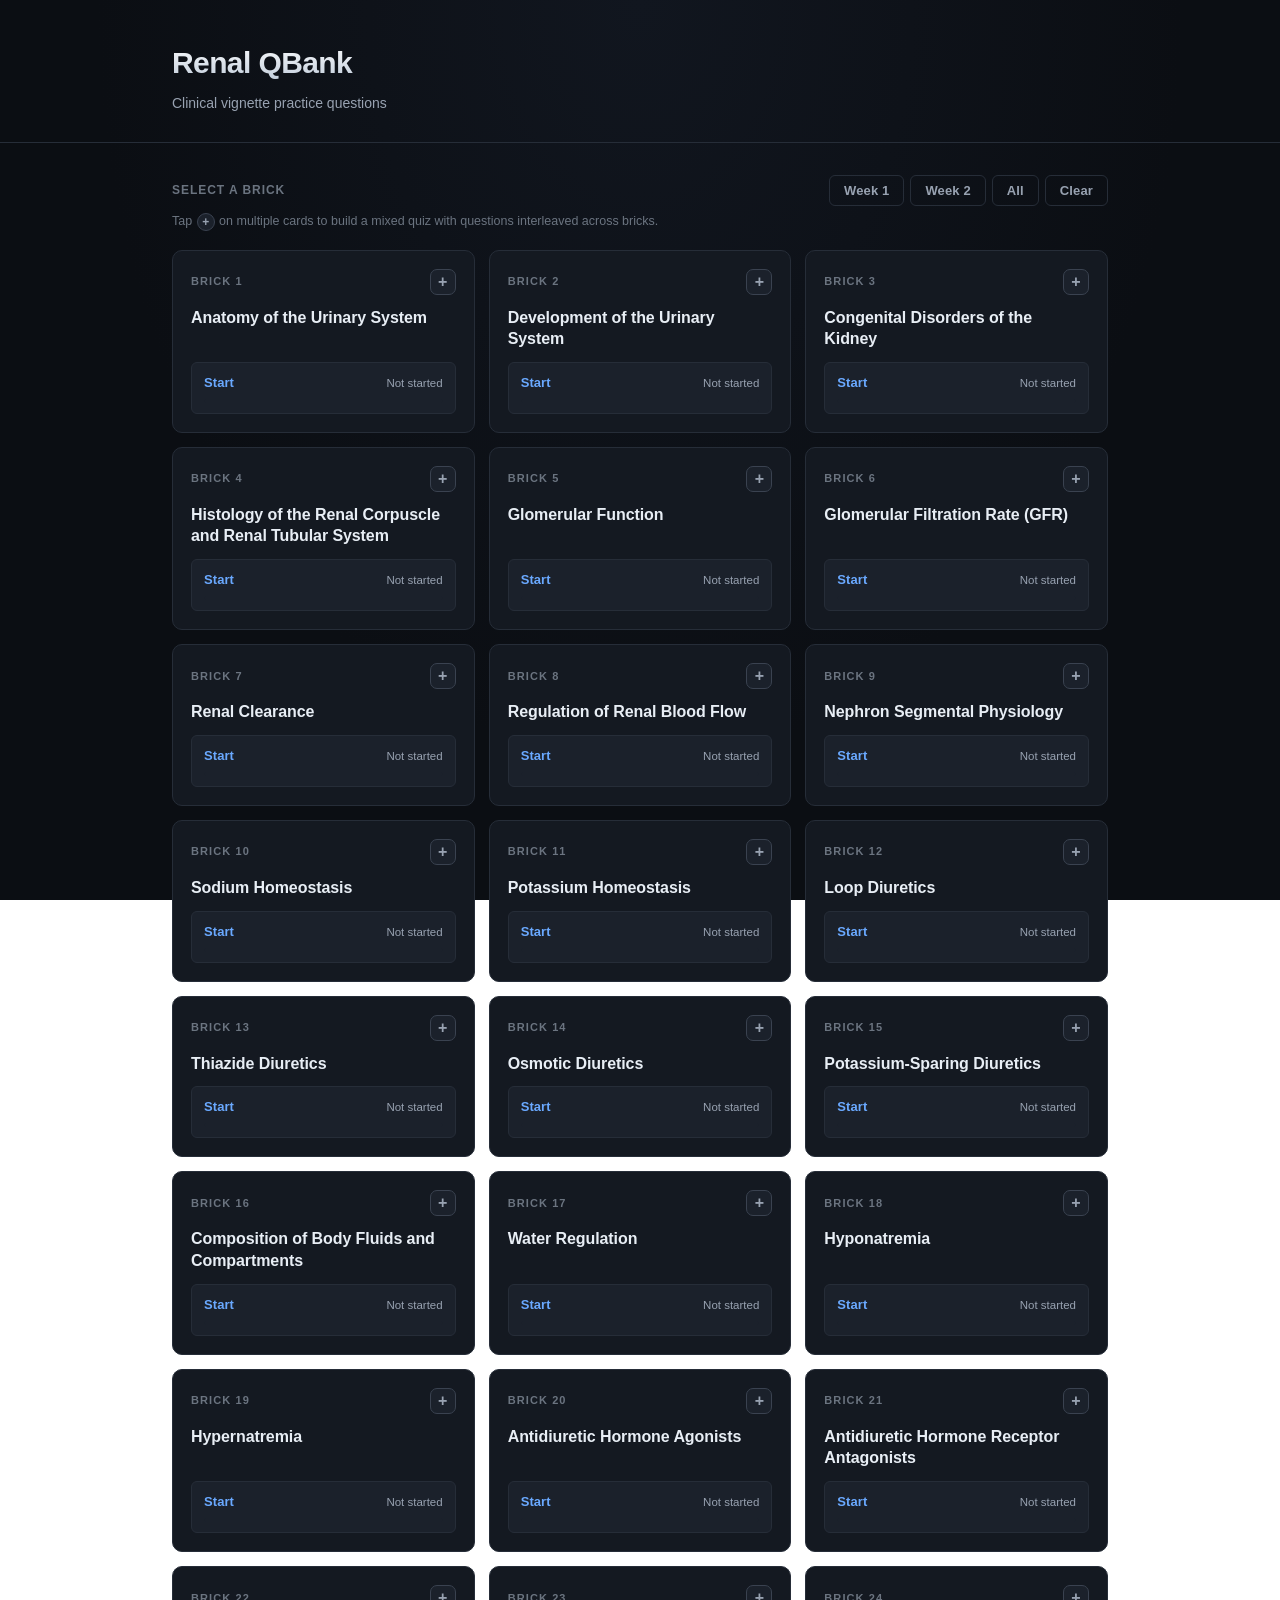
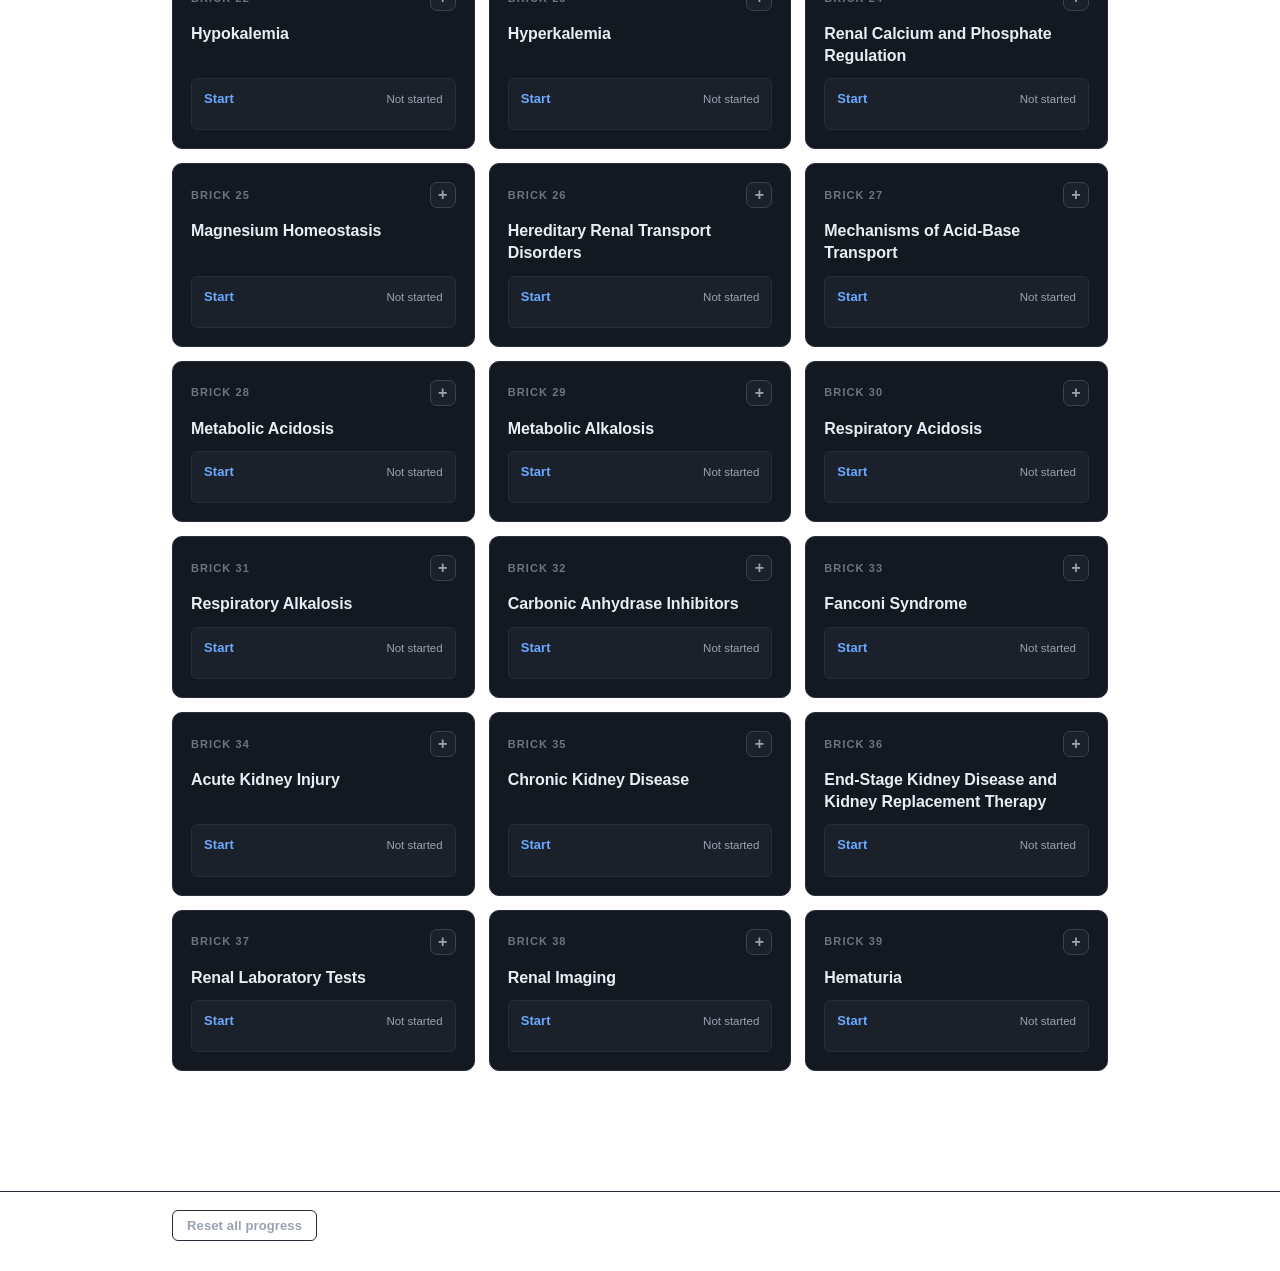
==== index.html @ 07ab6782 "Rework week 2 bricks (22-39) and add multi-brick mixed quiz mode Rewrote all 18 week-2 bricks (450 q" ====
<!DOCTYPE html>
<html lang="en">
<head>
  <meta charset="UTF-8" />
  <meta name="viewport" content="width=device-width, initial-scale=1.0" />
  <title>Renal QBank</title>
  <link rel="stylesheet" href="style.css" />
</head>
<body>
  <header class="site-header">
    <div class="container">
      <h1 class="site-title">Renal QBank</h1>
      <p class="site-subtitle">Clinical vignette practice questions</p>
    </div>
  </header>

  <main class="container">
    <section class="bricks-section">
      <div class="bricks-toolbar">
        <h2 class="section-title">Select a brick</h2>
        <div class="bricks-toolbar-actions">
          <button id="select-week-1" class="btn btn-ghost btn-small" type="button">Week 1</button>
          <button id="select-week-2" class="btn btn-ghost btn-small" type="button">Week 2</button>
          <button id="select-all" class="btn btn-ghost btn-small" type="button">All</button>
          <button id="select-clear" class="btn btn-ghost btn-small" type="button">Clear</button>
        </div>
      </div>
      <p class="bricks-hint">Tap <span class="bricks-hint-pill">+</span> on multiple cards to build a mixed quiz with questions interleaved across bricks.</p>
      <div id="brick-grid" class="brick-grid"></div>
    </section>
  </main>

  <div id="mix-bar" class="mix-bar" hidden>
    <div class="container mix-bar-row">
      <div class="mix-bar-info">
        <span id="mix-count" class="mix-bar-count">0</span>
        <span class="mix-bar-label">selected · <span id="mix-q-count">0</span> questions</span>
      </div>
      <div class="mix-bar-actions">
        <button id="mix-clear" class="btn btn-ghost btn-small" type="button">Clear</button>
        <button id="mix-start" class="btn btn-small" type="button">Start mixed quiz →</button>
      </div>
    </div>
  </div>

  <footer class="site-footer">
    <div class="container">
      <button id="reset-all" class="btn btn-ghost btn-small" type="button">Reset all progress</button>
    </div>
  </footer>

  <script src="app.js"></script>
  <script>renderHome();</script>
</body>
</html>
---- style.css ----
:root {
  --bg: #0b0e13;
  --bg-elev: #141921;
  --bg-elev-2: #1b212b;
  --bg-elev-3: #232a36;
  --border: #262d38;
  --border-strong: #3a4250;
  --text: #e8eef5;
  --text-muted: #98a2b1;
  --text-faint: #6b7480;
  --accent: #6aa9ff;
  --accent-hover: #8dbdff;
  --accent-soft: rgba(106, 169, 255, 0.14);
  --correct: #4ade80;
  --correct-bg: rgba(74, 222, 128, 0.10);
  --correct-border: rgba(74, 222, 128, 0.45);
  --incorrect: #f87171;
  --incorrect-bg: rgba(248, 113, 113, 0.10);
  --incorrect-border: rgba(248, 113, 113, 0.45);
  --shadow-sm: 0 1px 2px rgba(0, 0, 0, 0.3);
  --shadow-md: 0 4px 14px rgba(0, 0, 0, 0.35);
  --shadow-glow: 0 0 0 3px rgba(106, 169, 255, 0.18);
  --radius: 10px;
  --radius-sm: 6px;
  --ease: cubic-bezier(0.4, 0, 0.2, 1);
  --ease-out: cubic-bezier(0.16, 1, 0.3, 1);
  --t-fast: 0.15s;
  --t-med: 0.28s;
  --t-slow: 0.45s;
}

* { box-sizing: border-box; }

html, body {
  margin: 0;
  padding: 0;
  background: radial-gradient(ellipse at top, #11161f 0%, var(--bg) 60%) fixed;
  color: var(--text);
  font-family: -apple-system, BlinkMacSystemFont, "Inter", "Segoe UI", "Helvetica Neue", Helvetica, Arial, sans-serif;
  font-size: 16px;
  line-height: 1.55;
  -webkit-font-smoothing: antialiased;
  -moz-osx-font-smoothing: grayscale;
}

a { color: var(--accent); text-decoration: none; transition: color var(--t-fast) var(--ease); }
a:hover { color: var(--accent-hover); }

button { font-family: inherit; }

:focus-visible {
  outline: none;
  box-shadow: var(--shadow-glow);
  border-radius: var(--radius-sm);
}

.container {
  max-width: 980px;
  margin: 0 auto;
  padding: 0 22px;
}

/* ============ Home ============ */
.site-header {
  border-bottom: 1px solid var(--border);
  padding: 40px 0 28px;
}
.site-title {
  margin: 0;
  font-size: 30px;
  font-weight: 650;
  letter-spacing: -0.02em;
  background: linear-gradient(180deg, #fff 0%, #b9c6d6 100%);
  -webkit-background-clip: text;
  background-clip: text;
  -webkit-text-fill-color: transparent;
}
.site-subtitle {
  margin: 6px 0 0;
  color: var(--text-muted);
  font-size: 14px;
}

.bricks-section { padding: 32px 0 120px; }
.section-title {
  font-size: 12px;
  font-weight: 600;
  letter-spacing: 0.08em;
  text-transform: uppercase;
  color: var(--text-faint);
  margin: 0;
}
.bricks-toolbar {
  display: flex;
  justify-content: space-between;
  align-items: center;
  gap: 12px;
  flex-wrap: wrap;
  margin-bottom: 6px;
}
.bricks-toolbar-actions {
  display: flex;
  gap: 6px;
  flex-wrap: wrap;
}
.bricks-hint {
  margin: 0 0 18px;
  font-size: 12.5px;
  color: var(--text-faint);
}
.bricks-hint-pill {
  display: inline-flex;
  align-items: center;
  justify-content: center;
  width: 18px;
  height: 18px;
  border-radius: 50%;
  background: var(--bg-elev-2);
  border: 1px solid var(--border-strong);
  font-weight: 600;
  font-size: 12px;
  color: var(--text-muted);
  vertical-align: middle;
  margin: 0 1px;
}

.brick-grid {
  display: grid;
  grid-template-columns: repeat(auto-fill, minmax(270px, 1fr));
  gap: 14px;
}

.brick-card {
  display: flex;
  flex-direction: column;
  gap: 12px;
  padding: 18px;
  background: var(--bg-elev);
  border: 1px solid var(--border);
  border-radius: var(--radius);
  text-decoration: none;
  color: inherit;
  transition: border-color var(--t-med) var(--ease),
              transform var(--t-med) var(--ease-out),
              box-shadow var(--t-med) var(--ease),
              background var(--t-med) var(--ease);
  min-height: 124px;
  animation: cardEnter 0.5s var(--ease-out) backwards;
}
.brick-card:nth-child(1)  { animation-delay: 0.02s; }
.brick-card:nth-child(2)  { animation-delay: 0.04s; }
.brick-card:nth-child(3)  { animation-delay: 0.06s; }
.brick-card:nth-child(4)  { animation-delay: 0.08s; }
.brick-card:nth-child(5)  { animation-delay: 0.10s; }
.brick-card:nth-child(6)  { animation-delay: 0.12s; }
.brick-card:nth-child(7)  { animation-delay: 0.14s; }
.brick-card:nth-child(8)  { animation-delay: 0.16s; }
.brick-card:nth-child(9)  { animation-delay: 0.18s; }
.brick-card:nth-child(10) { animation-delay: 0.20s; }
.brick-card:nth-child(n+11) { animation-delay: 0.22s; }

@keyframes cardEnter {
  from { opacity: 0; transform: translateY(8px); }
  to   { opacity: 1; transform: translateY(0); }
}

.brick-card:hover {
  border-color: var(--border-strong);
}
.brick-card.disabled {
  opacity: 0.45;
  pointer-events: none;
}
.brick-card-top {
  display: flex;
  justify-content: space-between;
  align-items: center;
  gap: 8px;
}

/* Mix-select checkbox in card */
.mix-select {
  flex: 0 0 auto;
  width: 26px;
  height: 26px;
  border-radius: 7px;
  border: 1px solid var(--border-strong);
  background: var(--bg-elev-2);
  color: var(--text-muted);
  cursor: pointer;
  display: inline-flex;
  align-items: center;
  justify-content: center;
  font-size: 16px;
  font-weight: 700;
  line-height: 1;
  padding: 0;
  font-family: inherit;
  transition:
    border-color var(--t-fast) var(--ease),
    background var(--t-fast) var(--ease),
    color var(--t-fast) var(--ease),
    transform var(--t-fast) var(--ease);
}
.mix-select:hover {
  border-color: var(--accent);
  color: var(--accent);
  transform: scale(1.05);
}
.mix-select.selected {
  background: var(--accent);
  color: #0a0d13;
  border-color: var(--accent);
}
.brick-card.mix-selected {
  border-color: var(--accent);
  box-shadow: 0 0 0 1px var(--accent), var(--shadow-sm);
}

/* Sticky mix bar */
.mix-bar {
  position: fixed;
  left: 0;
  right: 0;
  bottom: 0;
  background: rgba(11, 14, 19, 0.92);
  backdrop-filter: blur(12px);
  -webkit-backdrop-filter: blur(12px);
  border-top: 1px solid var(--border-strong);
  z-index: 20;
  animation: mixBarIn 0.3s var(--ease-out);
}
@keyframes mixBarIn {
  from { transform: translateY(100%); opacity: 0; }
  to   { transform: translateY(0); opacity: 1; }
}
.mix-bar-row {
  display: flex;
  justify-content: space-between;
  align-items: center;
  gap: 12px;
  padding: 14px 22px;
  flex-wrap: wrap;
}
.mix-bar-info {
  display: flex;
  align-items: baseline;
  gap: 8px;
}
.mix-bar-count {
  font-size: 22px;
  font-weight: 700;
  color: var(--accent);
  font-variant-numeric: tabular-nums;
}
.mix-bar-label {
  font-size: 13px;
  color: var(--text-muted);
}
.mix-bar-actions {
  display: flex;
  gap: 8px;
}
.brick-number {
  font-size: 11px;
  color: var(--text-faint);
  font-weight: 700;
  letter-spacing: 0.1em;
  text-transform: uppercase;
}
.brick-status {
  font-size: 12px;
  color: var(--text-muted);
}
.brick-status.completed { color: var(--correct); font-weight: 600; }

.brick-title {
  font-size: 16px;
  font-weight: 600;
  margin: 0;
  line-height: 1.35;
  letter-spacing: -0.005em;
}

.brick-progress {
  margin-top: auto;
  display: flex;
  flex-direction: column;
  gap: 7px;
}
.progress-row {
  display: flex;
  justify-content: space-between;
  font-size: 12px;
  color: var(--text-muted);
  font-variant-numeric: tabular-nums;
}
.progress-bar {
  position: relative;
  width: 100%;
  height: 4px;
  background: var(--bg-elev-2);
  border-radius: 999px;
  overflow: hidden;
}
.progress-bar-fill {
  position: absolute;
  left: 0; top: 0; bottom: 0;
  background: linear-gradient(90deg, var(--accent), #8ab8ff);
  border-radius: inherit;
  transition: width var(--t-slow) var(--ease-out);
}

.site-footer {
  border-top: 1px solid var(--border);
  padding: 18px 0 30px;
}

/* ============ Quiz ============ */
.quiz-header {
  border-bottom: 1px solid var(--border);
  background: rgba(11, 14, 19, 0.85);
  backdrop-filter: blur(10px);
  -webkit-backdrop-filter: blur(10px);
  position: sticky;
  top: 0;
  z-index: 10;
}
.quiz-header-row {
  display: flex;
  justify-content: space-between;
  align-items: center;
  gap: 16px;
  padding: 16px 22px;
}
.quiz-header-left {
  display: flex;
  align-items: center;
  gap: 18px;
  min-width: 0;
}
.back-link {
  font-size: 13px;
  color: var(--text-muted);
  white-space: nowrap;
  display: inline-flex;
  align-items: center;
  gap: 4px;
  transition: color var(--t-fast) var(--ease), transform var(--t-fast) var(--ease);
}
.back-link:hover { color: var(--accent); transform: translateX(-1px); }

.quiz-brick-title {
  font-size: 16px;
  font-weight: 600;
  white-space: nowrap;
  overflow: hidden;
  text-overflow: ellipsis;
  letter-spacing: -0.005em;
}
.quiz-counter {
  font-size: 12px;
  color: var(--text-muted);
  font-variant-numeric: tabular-nums;
}
.score-badge {
  display: flex;
  flex-direction: column;
  align-items: flex-end;
  gap: 2px;
  padding: 9px 16px;
  background: var(--bg-elev);
  border: 1px solid var(--border);
  border-radius: var(--radius);
  min-width: 96px;
  transition: border-color var(--t-fast) var(--ease), transform var(--t-fast) var(--ease);
}
.score-badge.pulse { animation: scorePulse 0.55s var(--ease-out); }
@keyframes scorePulse {
  0%   { transform: scale(1); }
  35%  { transform: scale(1.045); border-color: var(--accent); }
  100% { transform: scale(1); }
}
.score-label {
  font-size: 10px;
  letter-spacing: 0.1em;
  text-transform: uppercase;
  color: var(--text-faint);
  font-weight: 600;
}
.score-fraction {
  font-size: 14px;
  font-weight: 600;
  font-variant-numeric: tabular-nums;
}
.score-percent {
  font-size: 12px;
  color: var(--text-muted);
  font-variant-numeric: tabular-nums;
}

.quiz-main {
  padding: 32px 22px 60px;
  max-width: 840px;
}

#question-area {
  animation: areaEnter 0.4s var(--ease-out) both;
}
#question-area.no-anim { animation: none; }

@keyframes areaEnter {
  from { opacity: 0; transform: translateY(6px); }
  to   { opacity: 1; transform: translateY(0); }
}

.question-stem {
  font-size: 17px;
  line-height: 1.7;
  margin: 0 0 22px;
  letter-spacing: -0.003em;
}

.choices { display: flex; flex-direction: column; gap: 10px; }

.choice {
  display: flex;
  gap: 14px;
  align-items: flex-start;
  padding: 14px 16px;
  background: var(--bg-elev);
  border: 1px solid var(--border);
  border-radius: var(--radius);
  cursor: pointer;
  transition:
    border-color var(--t-med) var(--ease),
    background var(--t-med) var(--ease),
    transform var(--t-fast) var(--ease),
    box-shadow var(--t-med) var(--ease);
  font-size: 15px;
  line-height: 1.55;
  text-align: left;
  width: 100%;
  color: inherit;
  font-family: inherit;
}
.choice:hover:not(:disabled):not(.locked) {
  border-color: var(--border-strong);
  background: var(--bg-elev-2);
  transform: translateY(-1px);
  box-shadow: var(--shadow-sm);
}
.choice:active:not(:disabled):not(.locked) { transform: translateY(0); }
.choice:disabled, .choice.locked { cursor: default; }

.choice-letter {
  flex: 0 0 auto;
  width: 24px;
  height: 24px;
  border-radius: 50%;
  border: 1px solid var(--border-strong);
  display: inline-flex;
  align-items: center;
  justify-content: center;
  font-size: 12px;
  font-weight: 600;
  color: var(--text-muted);
  transition: border-color var(--t-med) var(--ease),
              color var(--t-med) var(--ease),
              background var(--t-med) var(--ease);
}
.choice-body { flex: 1 1 auto; min-width: 0; }
.choice-text { display: block; }

/* Animated explanation reveal: grid-template-rows trick for auto-height */
.choice-explanation {
  display: grid;
  grid-template-rows: 0fr;
  margin-top: 0;
  padding-top: 0;
  border-top: 0 solid var(--border);
  opacity: 0;
  transition:
    grid-template-rows var(--t-slow) var(--ease-out),
    margin-top var(--t-slow) var(--ease-out),
    padding-top var(--t-slow) var(--ease-out),
    border-top-width var(--t-slow) var(--ease-out),
    opacity var(--t-med) var(--ease);
}
.choice-explanation-inner {
  overflow: hidden;
  min-height: 0;
  font-size: 13.5px;
  color: var(--text-muted);
  line-height: 1.6;
}
.choice.locked .choice-explanation {
  grid-template-rows: 1fr;
  margin-top: 10px;
  padding-top: 10px;
  border-top-width: 1px;
  opacity: 1;
  transition-delay: 0.05s;
}

/* No-anim: instantly apply locked state when navigating to an already-answered question */
.no-anim, .no-anim * {
  transition: none !important;
  animation: none !important;
}

.choice.locked.correct {
  border-color: var(--correct-border);
  background: var(--correct-bg);
}
.choice.locked.correct .choice-letter {
  border-color: var(--correct);
  color: var(--correct);
  background: rgba(74, 222, 128, 0.08);
}
.choice.locked.incorrect.selected {
  border-color: var(--incorrect-border);
  background: var(--incorrect-bg);
}
.choice.locked.incorrect.selected .choice-letter {
  border-color: var(--incorrect);
  color: var(--incorrect);
  background: rgba(248, 113, 113, 0.08);
}

.feedback-row {
  margin-top: 22px;
  display: flex;
  justify-content: space-between;
  align-items: center;
  gap: 12px;
  flex-wrap: wrap;
  animation: feedbackEnter 0.35s var(--ease-out) 0.1s backwards;
}
@keyframes feedbackEnter {
  from { opacity: 0; transform: translateY(6px); }
  to   { opacity: 1; transform: translateY(0); }
}
.feedback-text {
  font-size: 14px;
  font-weight: 600;
  letter-spacing: 0.01em;
}
.feedback-text.correct { color: var(--correct); }
.feedback-text.incorrect { color: var(--incorrect); }

.source-tag {
  display: inline-flex;
  align-items: center;
  gap: 6px;
  padding: 5px 10px;
  background: var(--bg-elev-2);
  border: 1px solid var(--border);
  border-radius: 999px;
  font-size: 11.5px;
  color: var(--text-muted);
  letter-spacing: 0.01em;
}
.source-tag-brick {
  font-weight: 700;
  color: var(--text);
  letter-spacing: 0.04em;
}

.btn {
  display: inline-flex;
  align-items: center;
  justify-content: center;
  padding: 10px 20px;
  border-radius: var(--radius-sm);
  border: 1px solid var(--accent);
  background: var(--accent);
  color: #0a0d13;
  font-weight: 600;
  font-size: 14px;
  cursor: pointer;
  font-family: inherit;
  transition:
    filter var(--t-fast) var(--ease),
    transform var(--t-fast) var(--ease),
    box-shadow var(--t-fast) var(--ease);
  letter-spacing: 0.01em;
}
.btn:hover {
  filter: brightness(1.08);
  transform: translateY(-1px);
  box-shadow: 0 4px 12px rgba(106, 169, 255, 0.25);
}
.btn:active { transform: translateY(0); }
.btn:disabled { opacity: 0.45; cursor: not-allowed; transform: none; box-shadow: none; }
.btn-ghost {
  background: transparent;
  color: var(--text-muted);
  border-color: var(--border);
}
.btn-ghost:hover { color: var(--text); border-color: var(--border-strong); box-shadow: none; }
.btn-small { padding: 7px 14px; font-size: 13px; }

/* Palette */
.palette {
  display: flex;
  flex-wrap: wrap;
  gap: 6px;
  margin: 32px 0 12px;
  padding-top: 22px;
  border-top: 1px solid var(--border);
}
.palette-btn {
  width: 32px;
  height: 32px;
  display: inline-flex;
  align-items: center;
  justify-content: center;
  font-size: 12px;
  font-weight: 600;
  background: var(--bg-elev);
  border: 1px solid var(--border);
  color: var(--text-muted);
  border-radius: var(--radius-sm);
  cursor: pointer;
  transition:
    border-color var(--t-fast) var(--ease),
    background var(--t-fast) var(--ease),
    color var(--t-fast) var(--ease),
    transform var(--t-fast) var(--ease);
  font-variant-numeric: tabular-nums;
}
.palette-btn:hover {
  border-color: var(--border-strong);
  color: var(--text);
  transform: translateY(-1px);
}
.palette-btn.current {
  border-color: var(--accent);
  color: var(--accent);
  background: var(--accent-soft);
}
.palette-btn.correct {
  background: var(--correct-bg);
  border-color: var(--correct-border);
  color: var(--correct);
}
.palette-btn.incorrect {
  background: var(--incorrect-bg);
  border-color: var(--incorrect-border);
  color: var(--incorrect);
}

.quiz-actions {
  margin-top: 26px;
  display: flex;
  gap: 12px;
}

/* End-of-brick summary */
.summary-card {
  padding: 36px 28px;
  background: var(--bg-elev);
  border: 1px solid var(--border);
  border-radius: var(--radius);
  text-align: center;
  box-shadow: var(--shadow-md);
  animation: summaryEnter 0.5s var(--ease-out) both;
}
@keyframes summaryEnter {
  from { opacity: 0; transform: translateY(8px) scale(0.98); }
  to   { opacity: 1; transform: translateY(0) scale(1); }
}
.summary-card h2 { margin: 0 0 8px; font-size: 22px; letter-spacing: -0.01em; }
.summary-score {
  font-size: 42px;
  font-weight: 700;
  margin: 16px 0 4px;
  letter-spacing: -0.02em;
  font-variant-numeric: tabular-nums;
  background: linear-gradient(180deg, var(--text) 0%, #9aabbe 100%);
  -webkit-background-clip: text;
  background-clip: text;
  -webkit-text-fill-color: transparent;
}
.summary-percent { color: var(--text-muted); margin-bottom: 22px; font-variant-numeric: tabular-nums; }
.summary-actions { display: flex; gap: 10px; justify-content: center; flex-wrap: wrap; }

/* Notice / loading */
.notice {
  padding: 18px;
  background: var(--bg-elev);
  border: 1px solid var(--border);
  border-radius: var(--radius);
  color: var(--text-muted);
}

/* ============ Brick start button (home cards) ============ */
.brick-start-btn {
  margin-top: auto;
  display: flex;
  flex-direction: column;
  gap: 6px;
  padding: 10px 12px;
  background: var(--bg-elev-2);
  border: 1px solid var(--border);
  border-radius: var(--radius-sm);
  text-decoration: none;
  color: inherit;
  transition:
    border-color var(--t-fast) var(--ease),
    background var(--t-fast) var(--ease),
    transform var(--t-fast) var(--ease);
}
a.brick-start-btn:hover {
  border-color: var(--accent);
  background: var(--bg-elev-3);
  transform: translateY(-1px);
  text-decoration: none;
}
.brick-start-row {
  display: flex;
  justify-content: space-between;
  align-items: baseline;
  gap: 10px;
}
.brick-start-label {
  font-size: 13px;
  font-weight: 600;
  letter-spacing: 0.005em;
  color: var(--accent);
}
.brick-start-stats {
  font-size: 11.5px;
  color: var(--text-muted);
  font-variant-numeric: tabular-nums;
}

.quiz-brick-title-row {
  display: flex;
  align-items: center;
  gap: 8px;
  flex-wrap: wrap;
}

/* ============ Labs table ============ */
.labs-card {
  margin: 0 0 22px;
  background: var(--bg-elev);
  border: 1px solid var(--border);
  border-radius: var(--radius);
  padding: 14px 16px 12px;
  animation: fadeUp 0.35s var(--ease-out) both;
}
@keyframes fadeUp {
  from { opacity: 0; transform: translateY(4px); }
  to   { opacity: 1; transform: translateY(0); }
}
.labs-title {
  font-size: 11px;
  font-weight: 700;
  letter-spacing: 0.1em;
  text-transform: uppercase;
  color: var(--text-faint);
  margin-bottom: 10px;
}
.labs-table {
  width: 100%;
  border-collapse: collapse;
  font-size: 14px;
  font-variant-numeric: tabular-nums;
}
.labs-table tr + tr td { border-top: 1px solid var(--border); }
.labs-table td {
  padding: 7px 6px;
  vertical-align: middle;
}
.labs-name {
  color: var(--text-muted);
  width: 38%;
}
.labs-value {
  color: var(--text);
  font-weight: 500;
  width: 32%;
  white-space: nowrap;
}
.labs-flag { font-weight: 700; margin-left: 4px; }
.labs-flag.flag-high { color: var(--incorrect); }
.labs-flag.flag-low  { color: var(--accent); }
.labs-ref {
  color: var(--text-faint);
  font-size: 12.5px;
  text-align: right;
  width: 30%;
}

/* ============ Diagrams ============ */
.diagram-card {
  margin: 0 0 22px;
  background: var(--bg-elev);
  border: 1px solid var(--border);
  border-radius: var(--radius);
  padding: 16px;
  animation: fadeUp 0.35s var(--ease-out) both;
  overflow-x: auto;
}
.diagram-card svg { max-width: 100%; height: auto; display: block; margin: 0 auto; }
.diagram-card .dgm-title {
  font-size: 11px;
  font-weight: 700;
  letter-spacing: 0.1em;
  text-transform: uppercase;
  color: var(--text-faint);
  margin-bottom: 10px;
  text-align: center;
}
.diagram-card .dgm-flow {
  display: grid;
  gap: 6px;
  font-family: ui-monospace, SFMono-Regular, Menlo, Consolas, monospace;
  font-size: 13.5px;
  color: var(--text);
  line-height: 1.6;
}
.diagram-card .dgm-row {
  display: flex;
  align-items: center;
  gap: 10px;
  flex-wrap: wrap;
}
.diagram-card .arrow-up { color: var(--incorrect); font-weight: 700; }
.diagram-card .arrow-dn { color: var(--accent); font-weight: 700; }
.diagram-card .pill {
  display: inline-block;
  padding: 2px 8px;
  border: 1px solid var(--border-strong);
  border-radius: 999px;
  font-size: 12px;
  background: var(--bg-elev-2);
  color: var(--text-muted);
}

/* ============ Choice tables (NBME ↑/↓ grids) ============ */
.choice-table-wrap {
  margin: 0 0 4px;
  overflow-x: auto;
  border-radius: var(--radius);
  border: 1px solid var(--border);
  animation: fadeUp 0.35s var(--ease-out) both;
}
.choice-table {
  width: 100%;
  border-collapse: collapse;
  font-size: 14px;
  background: var(--bg-elev);
}
.choice-table thead th {
  font-size: 11px;
  letter-spacing: 0.06em;
  text-transform: uppercase;
  font-weight: 600;
  color: var(--text-faint);
  text-align: left;
  padding: 11px 14px;
  border-bottom: 1px solid var(--border);
  background: var(--bg-elev-2);
  white-space: nowrap;
}
.ct-row {
  cursor: pointer;
  transition:
    background var(--t-fast) var(--ease),
    transform var(--t-fast) var(--ease);
}
.ct-row td {
  padding: 14px;
  border-top: 1px solid var(--border);
  vertical-align: middle;
}
.ct-row:hover:not(.locked) {
  background: var(--bg-elev-2);
}
.ct-letter {
  font-weight: 700;
  color: var(--text-muted);
  width: 38px;
  text-align: center;
  font-size: 13px;
  font-variant-numeric: tabular-nums;
}
.ct-cell { color: var(--text); }

.ct-arrow {
  font-weight: 700;
  font-size: 18px;
  font-variant-numeric: tabular-nums;
  letter-spacing: -0.04em;
}
.ct-up { color: var(--incorrect); }
.ct-down { color: var(--accent); }
.ct-unchanged {
  color: var(--text-muted);
  font-style: italic;
  font-size: 13px;
}

.ct-row.locked { cursor: default; }
.ct-row.locked.correct { background: var(--correct-bg); }
.ct-row.locked.correct .ct-letter { color: var(--correct); }
.ct-row.locked.incorrect.selected { background: var(--incorrect-bg); }
.ct-row.locked.incorrect.selected .ct-letter { color: var(--incorrect); }

.table-explanations {
  margin: 18px 0 0;
  display: flex;
  flex-direction: column;
  gap: 8px;
  animation: fadeUp 0.4s var(--ease-out) both;
}
.table-exp-item {
  display: flex;
  gap: 12px;
  align-items: flex-start;
  padding: 11px 14px;
  background: var(--bg-elev);
  border: 1px solid var(--border);
  border-radius: var(--radius-sm);
  font-size: 13.5px;
  color: var(--text-muted);
  line-height: 1.55;
}
.table-exp-item.correct {
  border-color: var(--correct-border);
  background: var(--correct-bg);
}
.table-exp-item.incorrect {
  border-color: var(--incorrect-border);
  background: var(--incorrect-bg);
}
.table-exp-letter {
  flex: 0 0 auto;
  width: 22px;
  height: 22px;
  border-radius: 50%;
  border: 1px solid var(--border-strong);
  display: inline-flex;
  align-items: center;
  justify-content: center;
  font-size: 11px;
  font-weight: 700;
  color: var(--text-muted);
}
.table-exp-item.correct .table-exp-letter {
  border-color: var(--correct);
  color: var(--correct);
}
.table-exp-item.incorrect .table-exp-letter {
  border-color: var(--incorrect);
  color: var(--incorrect);
}
.table-exp-text { flex: 1 1 auto; }

@media (max-width: 600px) {
  .choice-table thead th { padding: 9px 10px; font-size: 10px; }
  .ct-row td { padding: 11px 10px; }
  .ct-letter { width: 30px; }
  .ct-arrow { font-size: 16px; }
  .site-header { padding: 28px 0 22px; }
  .site-title { font-size: 26px; }
  .quiz-header-row { flex-wrap: wrap; padding: 14px 18px; }
  .score-badge { min-width: auto; padding: 7px 12px; }
  .score-fraction { font-size: 13px; }
  .quiz-main { padding: 24px 18px 50px; }
  .question-stem { font-size: 16px; }
  .choice { font-size: 14.5px; padding: 13px 14px; }
  .palette-btn { width: 30px; height: 30px; font-size: 11.5px; }
}

@media (prefers-reduced-motion: reduce) {
  *, *::before, *::after {
    animation-duration: 0.01ms !important;
    animation-iteration-count: 1 !important;
    transition-duration: 0.01ms !important;
  }
}
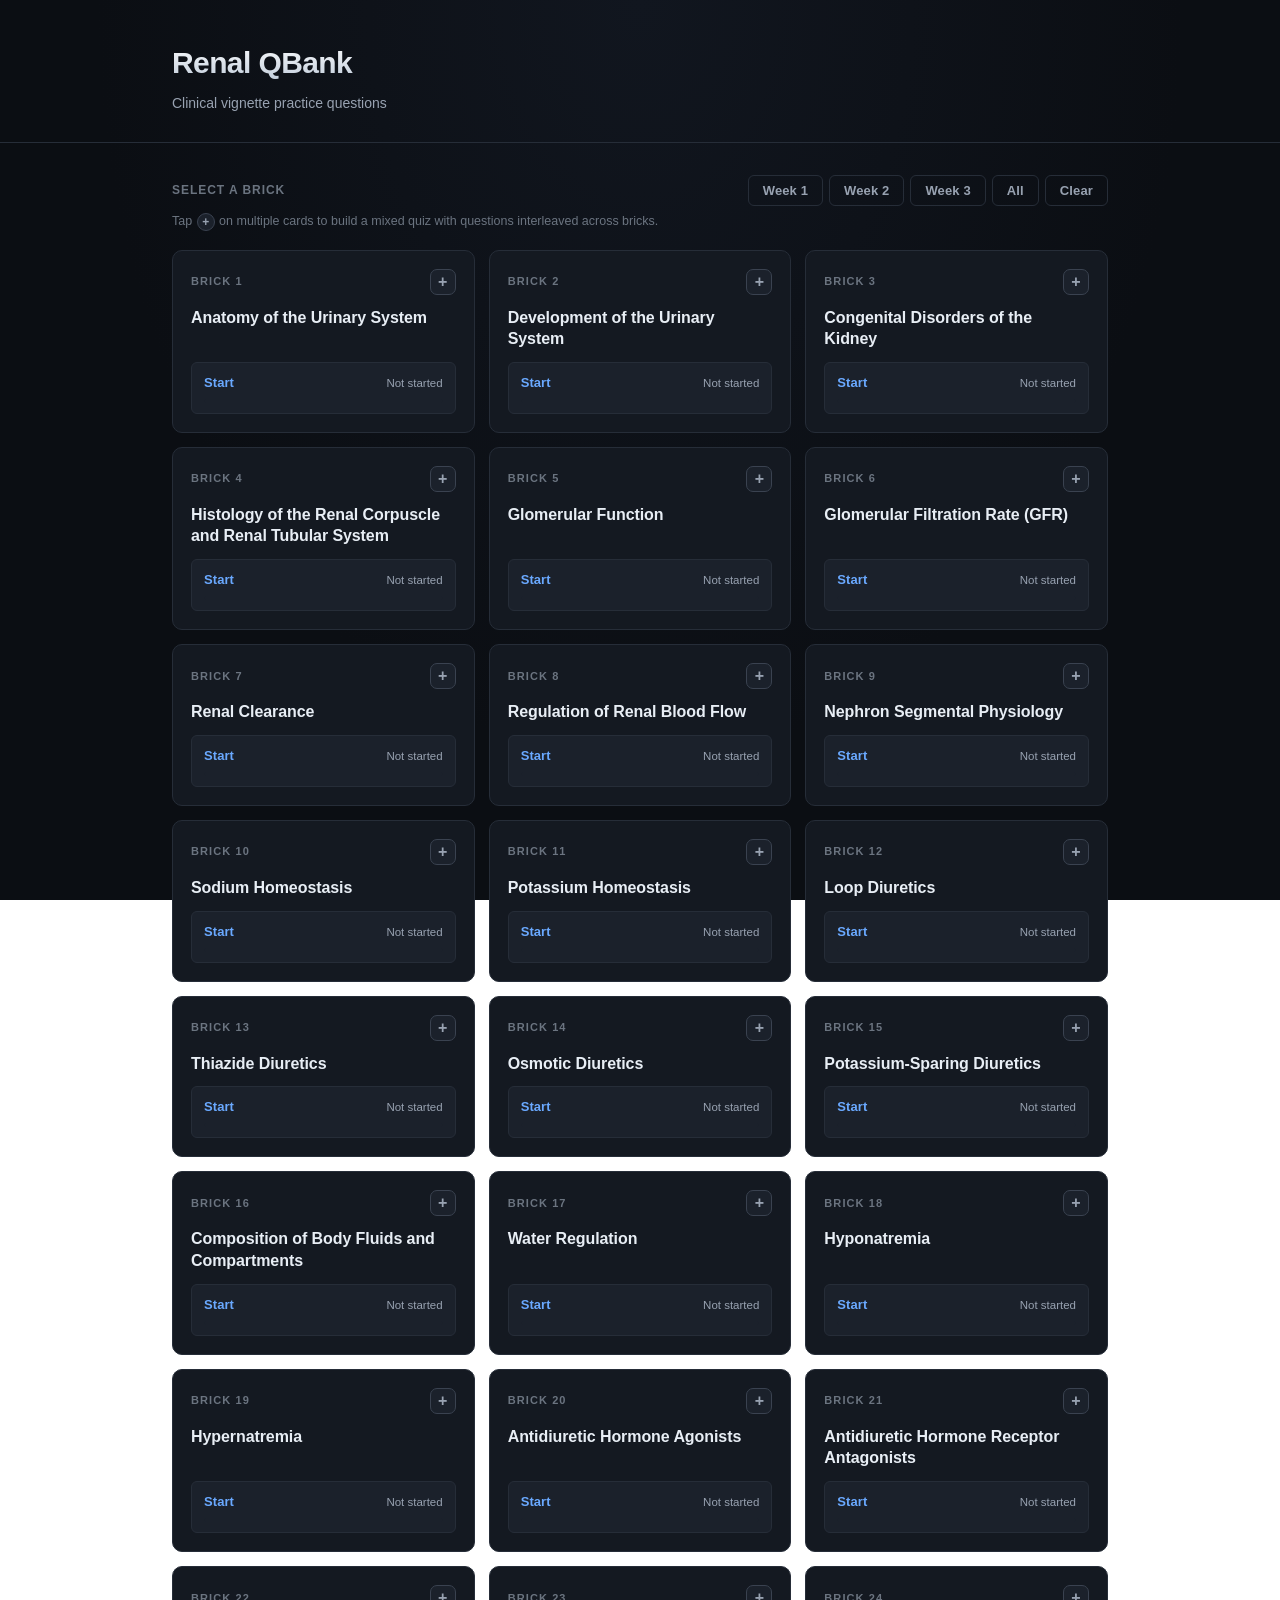
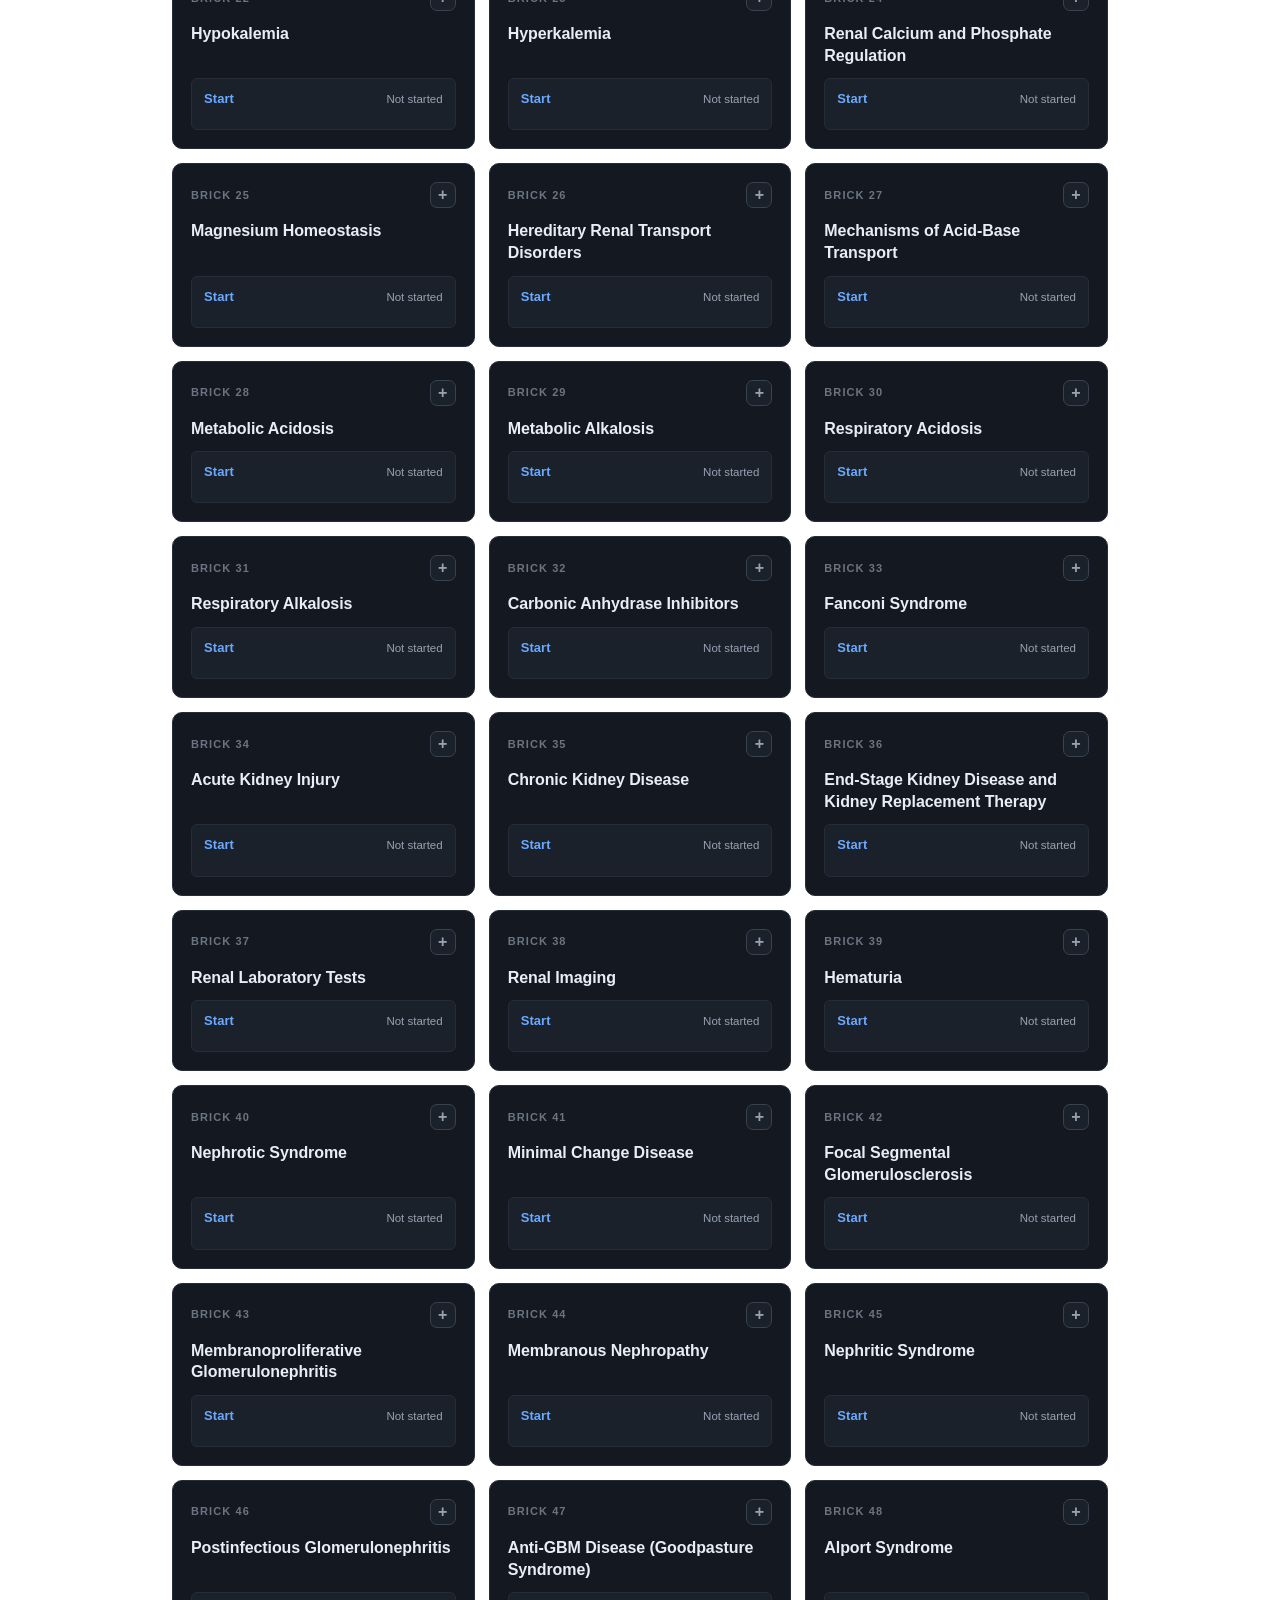
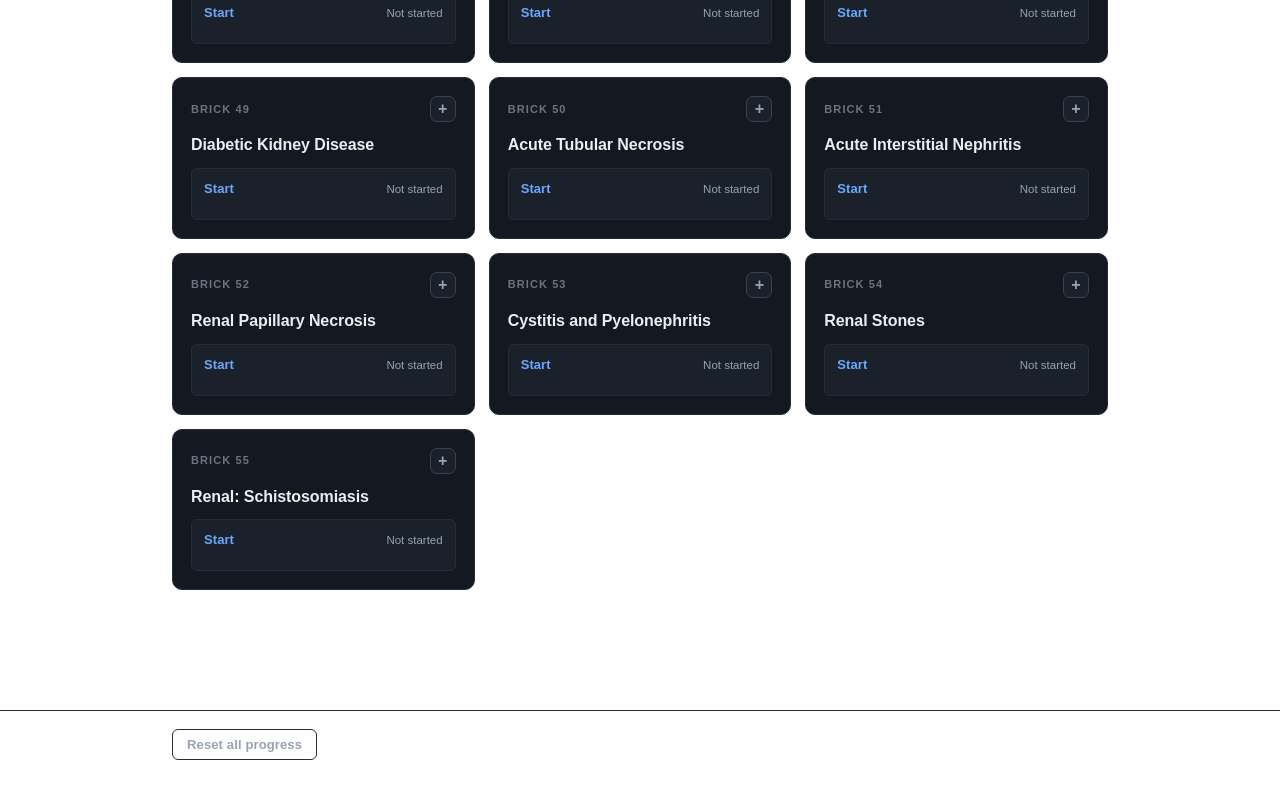
==== commit abf92863: "Add week 3 bricks (40-55): glomerular disease, AKI, infections, stones 16 new bricks covering nephro" ====
--- a/index.html
+++ b/index.html
@@ -21,6 +21,7 @@
         <div class="bricks-toolbar-actions">
           <button id="select-week-1" class="btn btn-ghost btn-small" type="button">Week 1</button>
           <button id="select-week-2" class="btn btn-ghost btn-small" type="button">Week 2</button>
+          <button id="select-week-3" class="btn btn-ghost btn-small" type="button">Week 3</button>
           <button id="select-all" class="btn btn-ghost btn-small" type="button">All</button>
           <button id="select-clear" class="btn btn-ghost btn-small" type="button">Clear</button>
         </div>
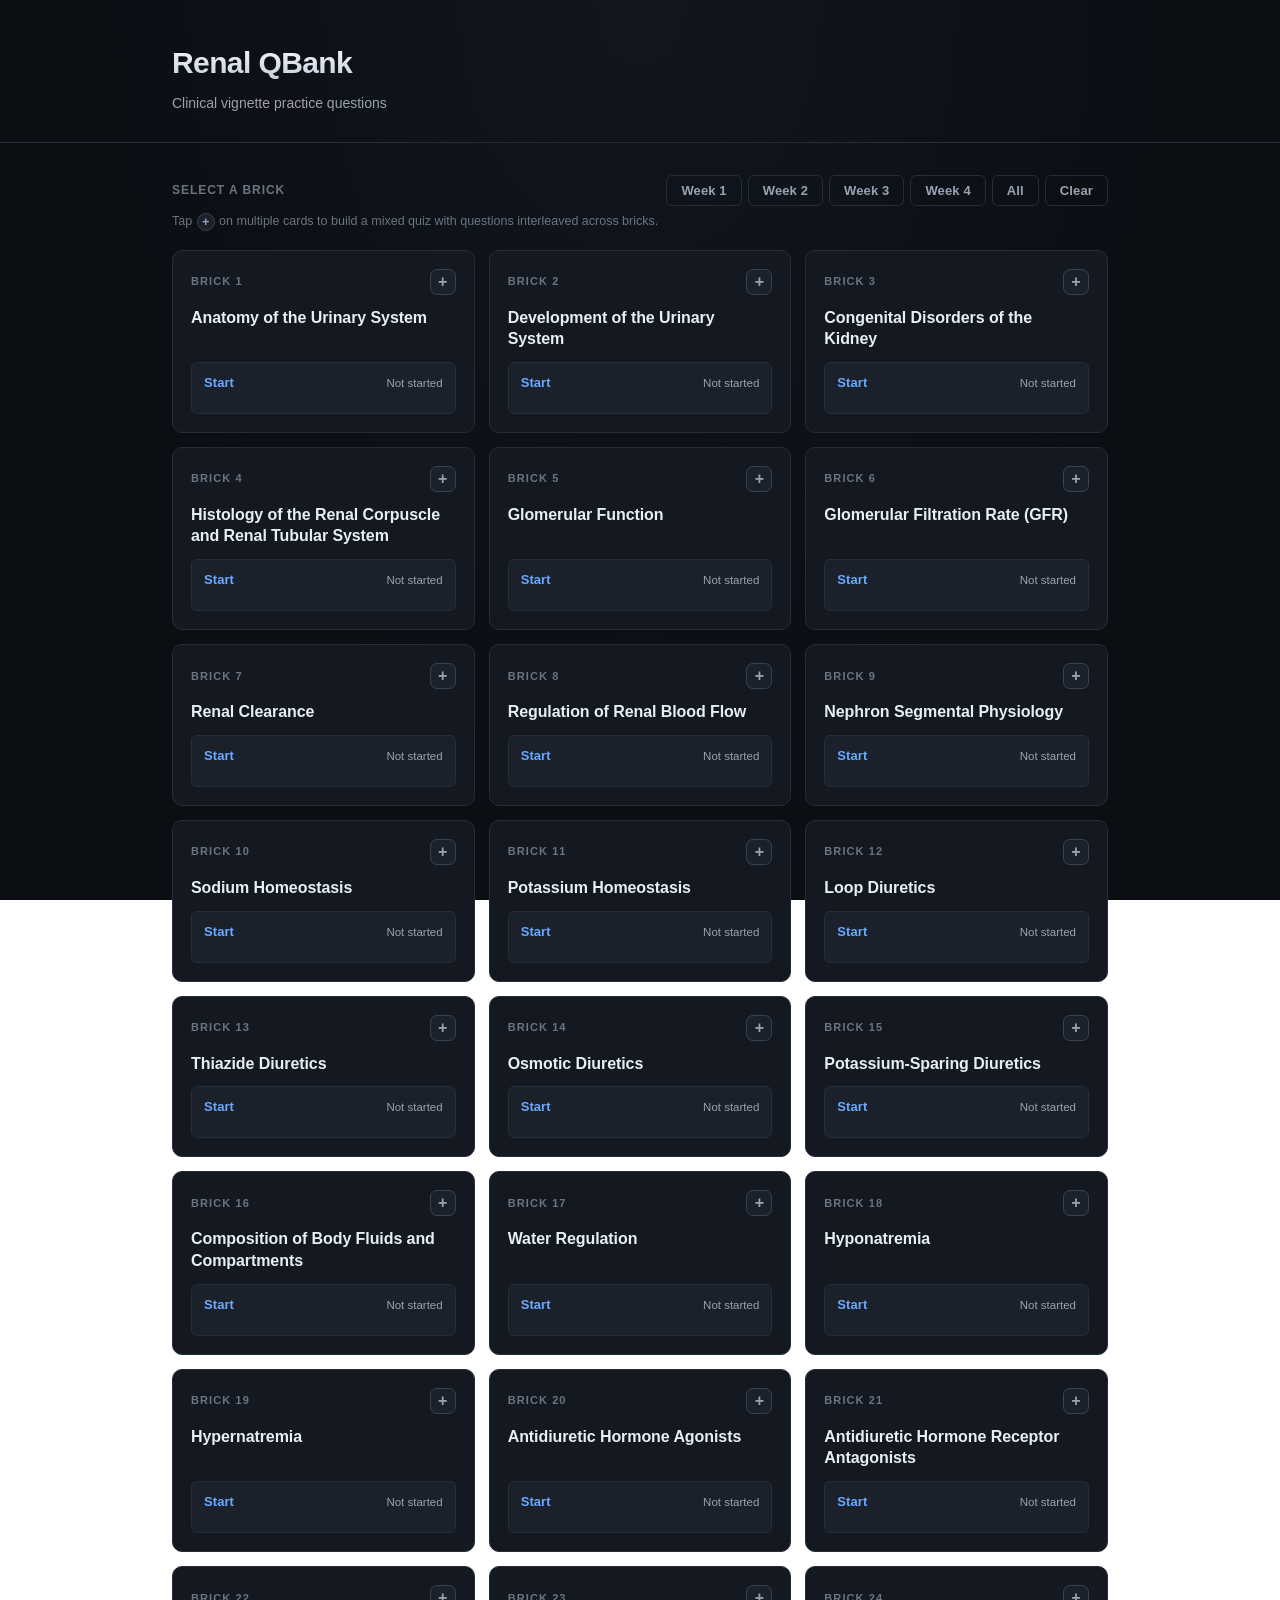
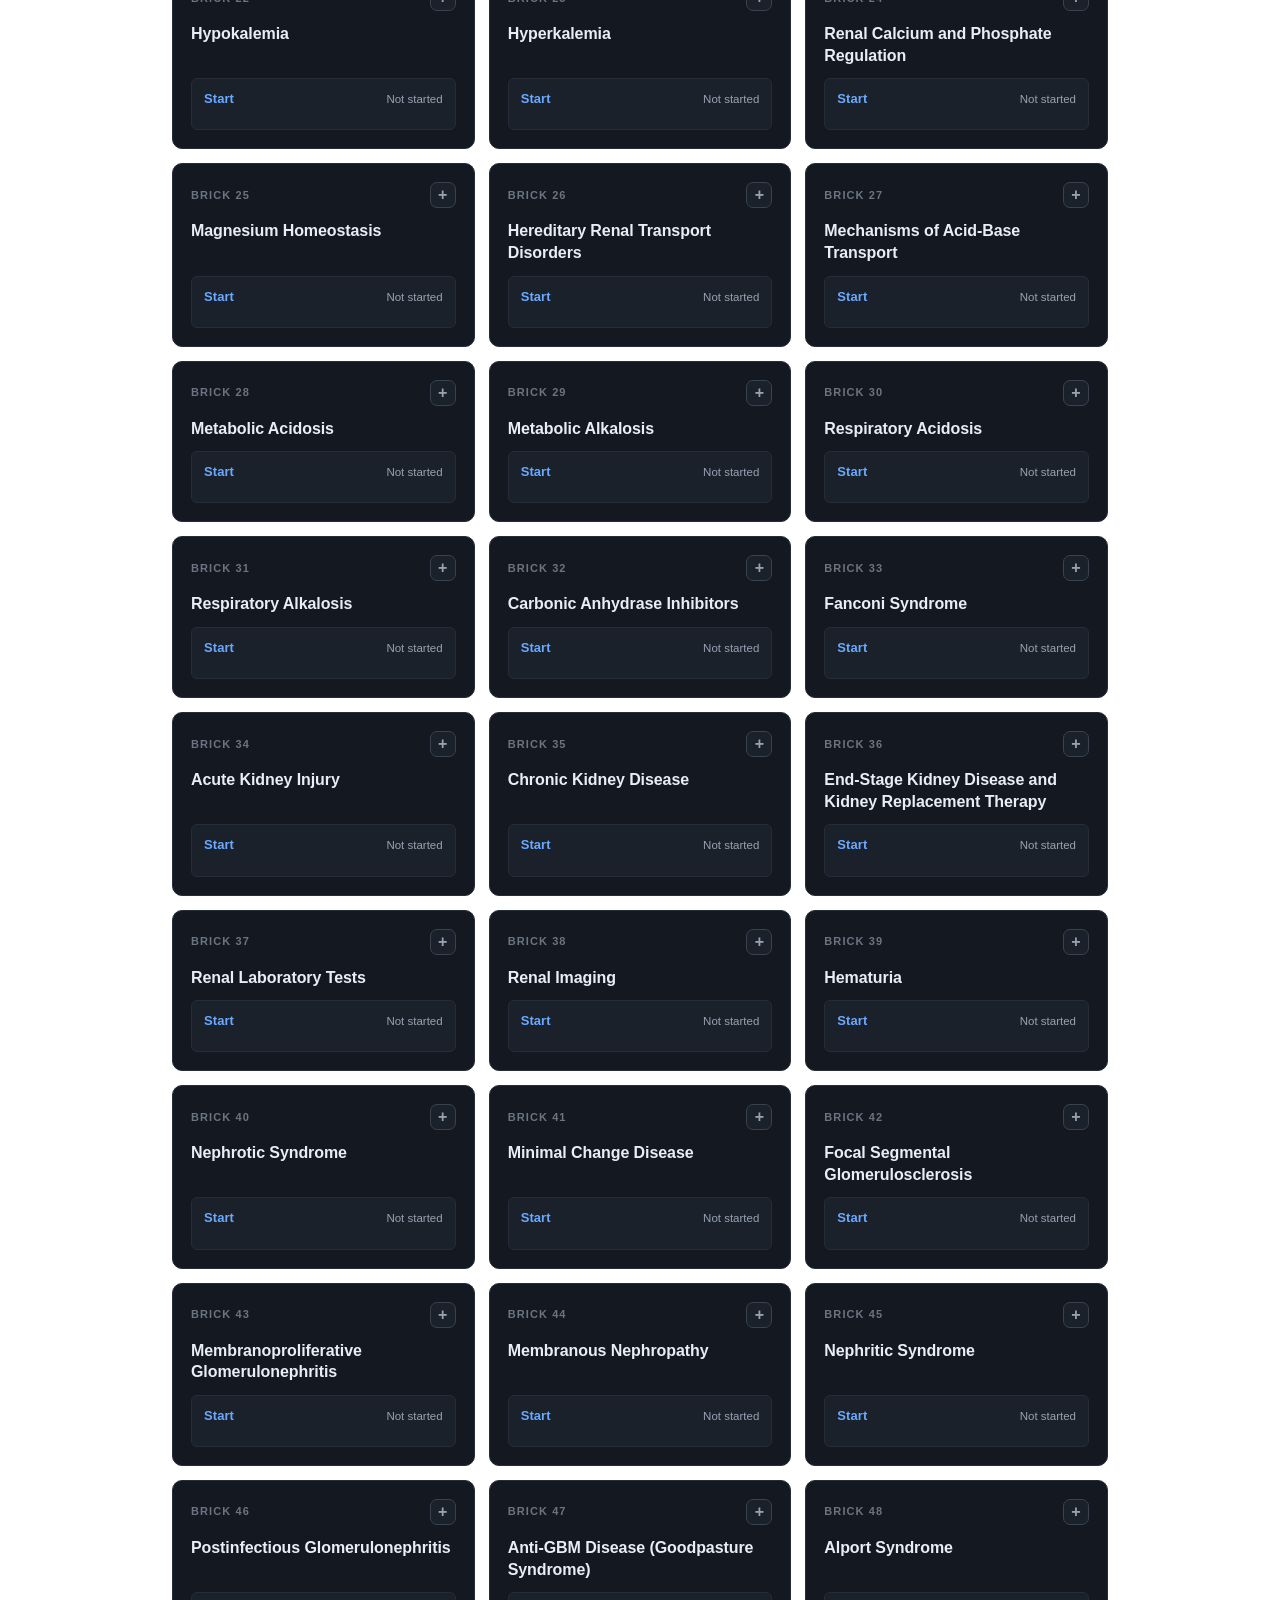
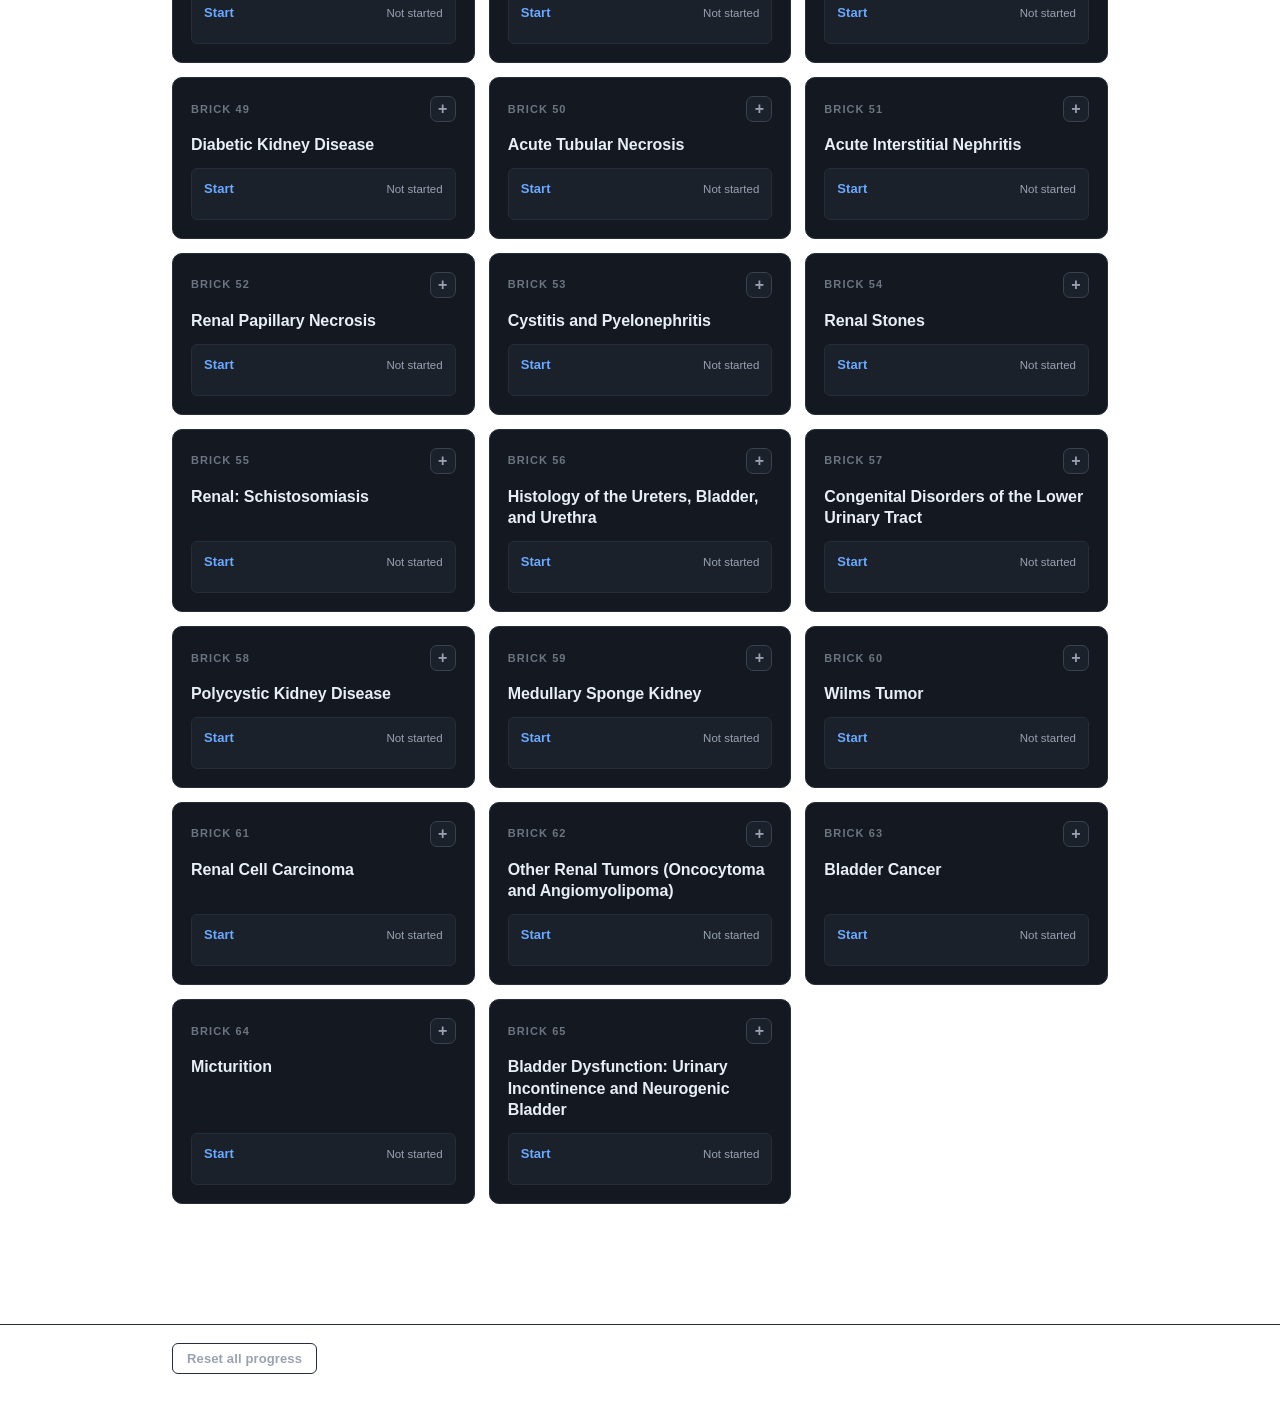
==== commit 41cbe92b: "Add week 4 bricks (56-65): congenital, cystic disease, tumors, micturition Co-Authored-By: Claude Op" ====
--- a/index.html
+++ b/index.html
@@ -22,6 +22,7 @@
           <button id="select-week-1" class="btn btn-ghost btn-small" type="button">Week 1</button>
           <button id="select-week-2" class="btn btn-ghost btn-small" type="button">Week 2</button>
           <button id="select-week-3" class="btn btn-ghost btn-small" type="button">Week 3</button>
+          <button id="select-week-4" class="btn btn-ghost btn-small" type="button">Week 4</button>
           <button id="select-all" class="btn btn-ghost btn-small" type="button">All</button>
           <button id="select-clear" class="btn btn-ghost btn-small" type="button">Clear</button>
         </div>
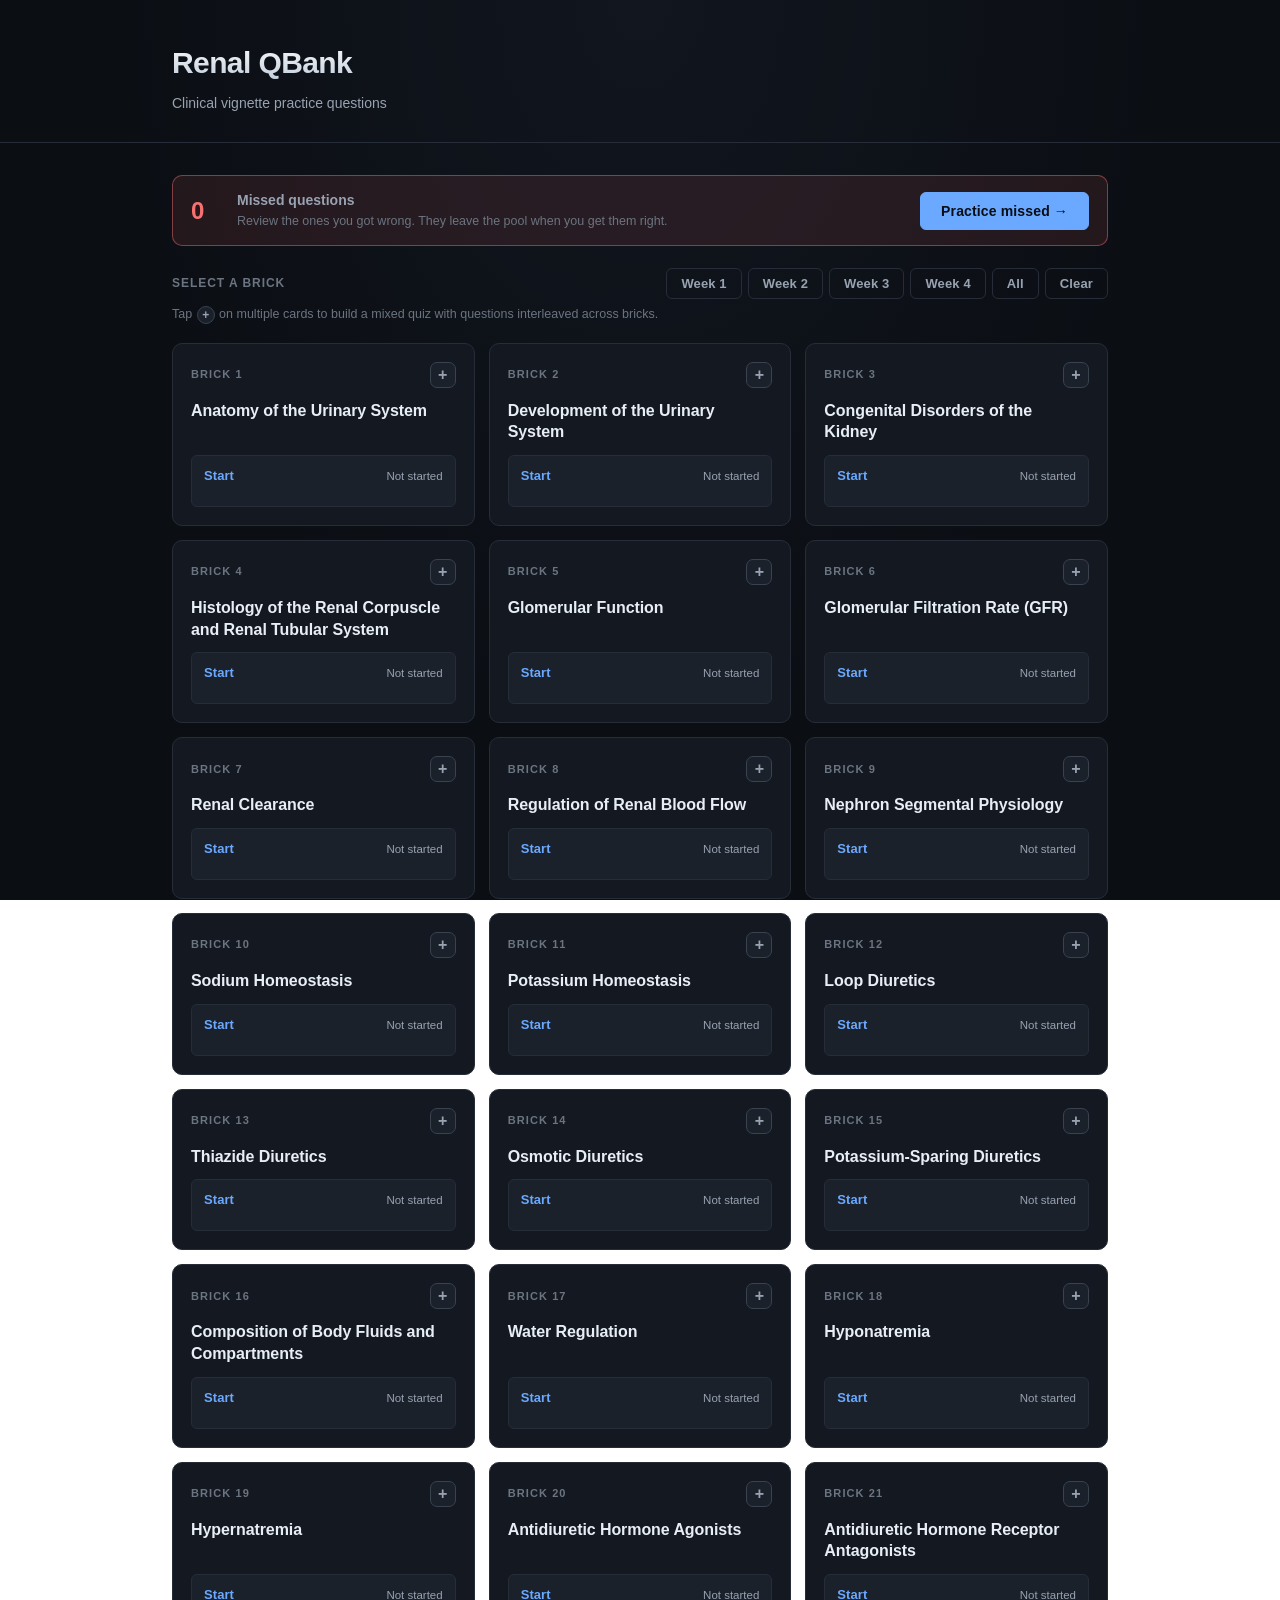
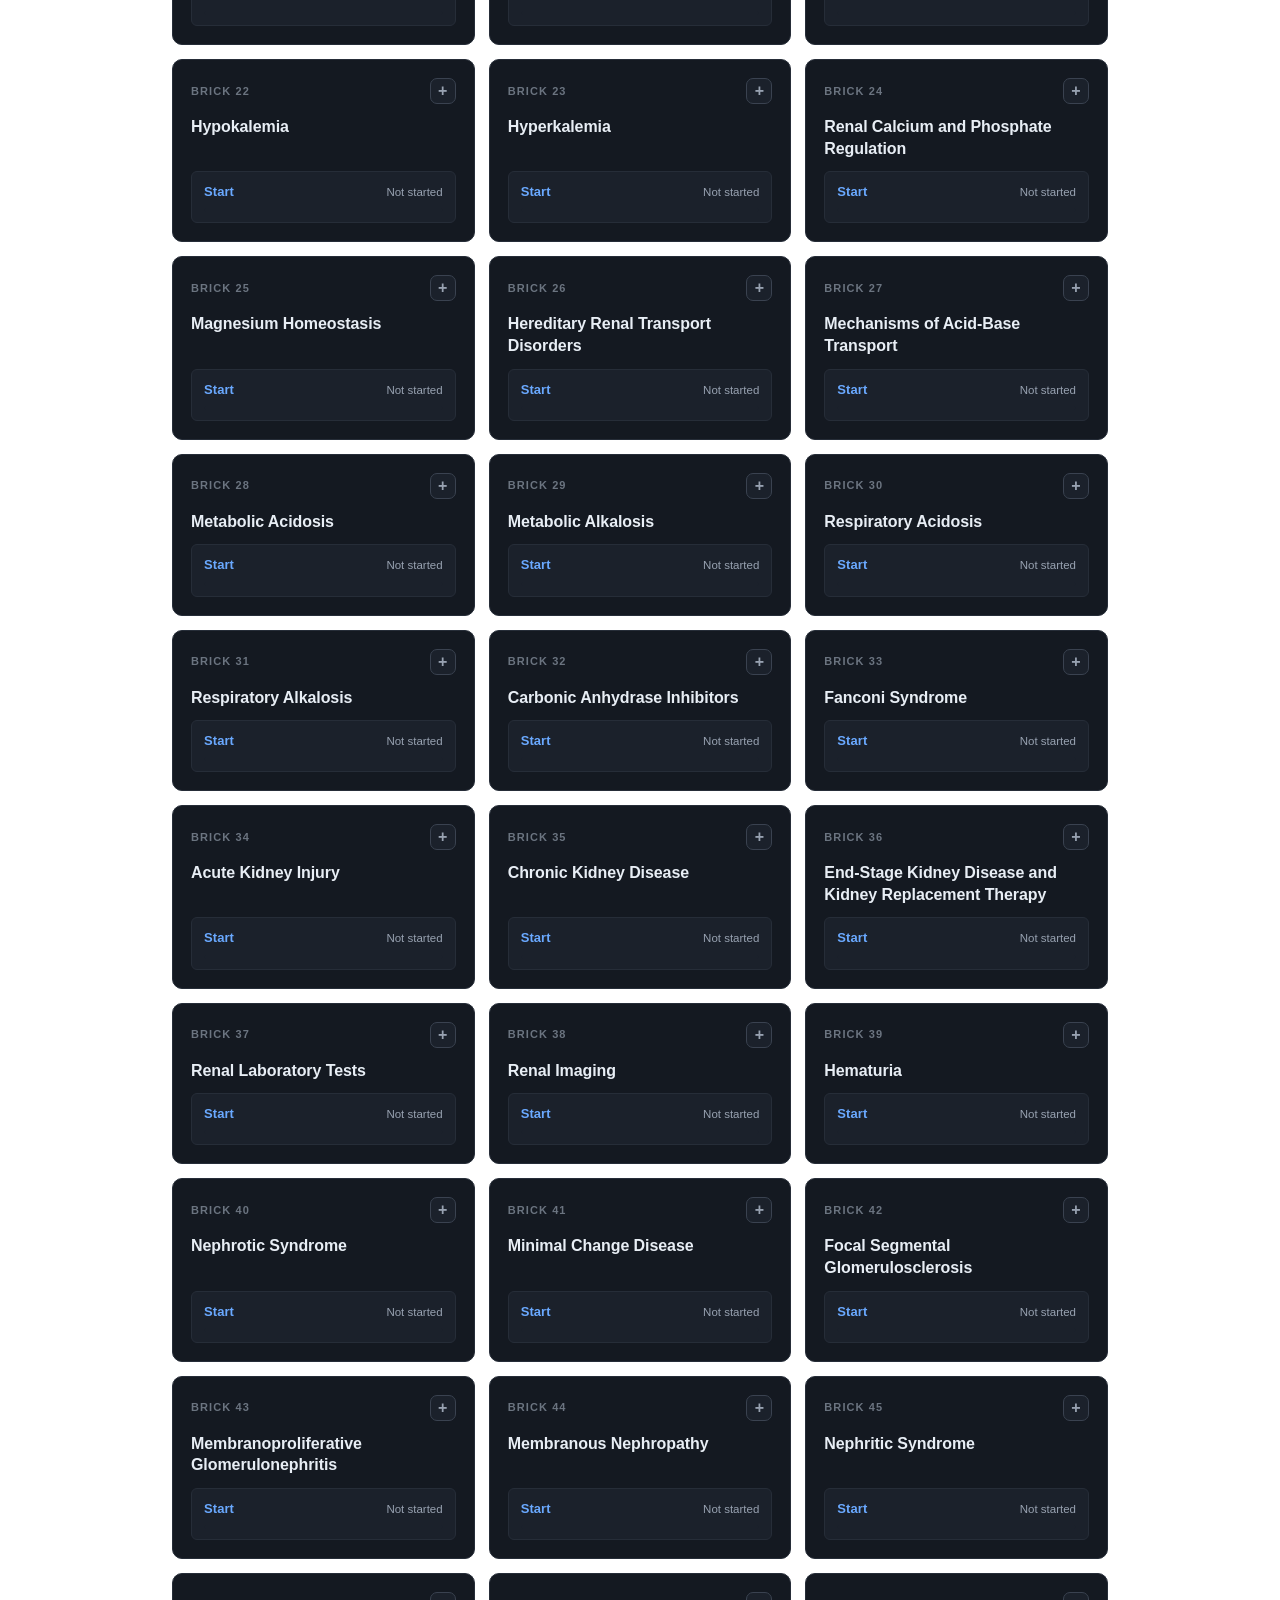
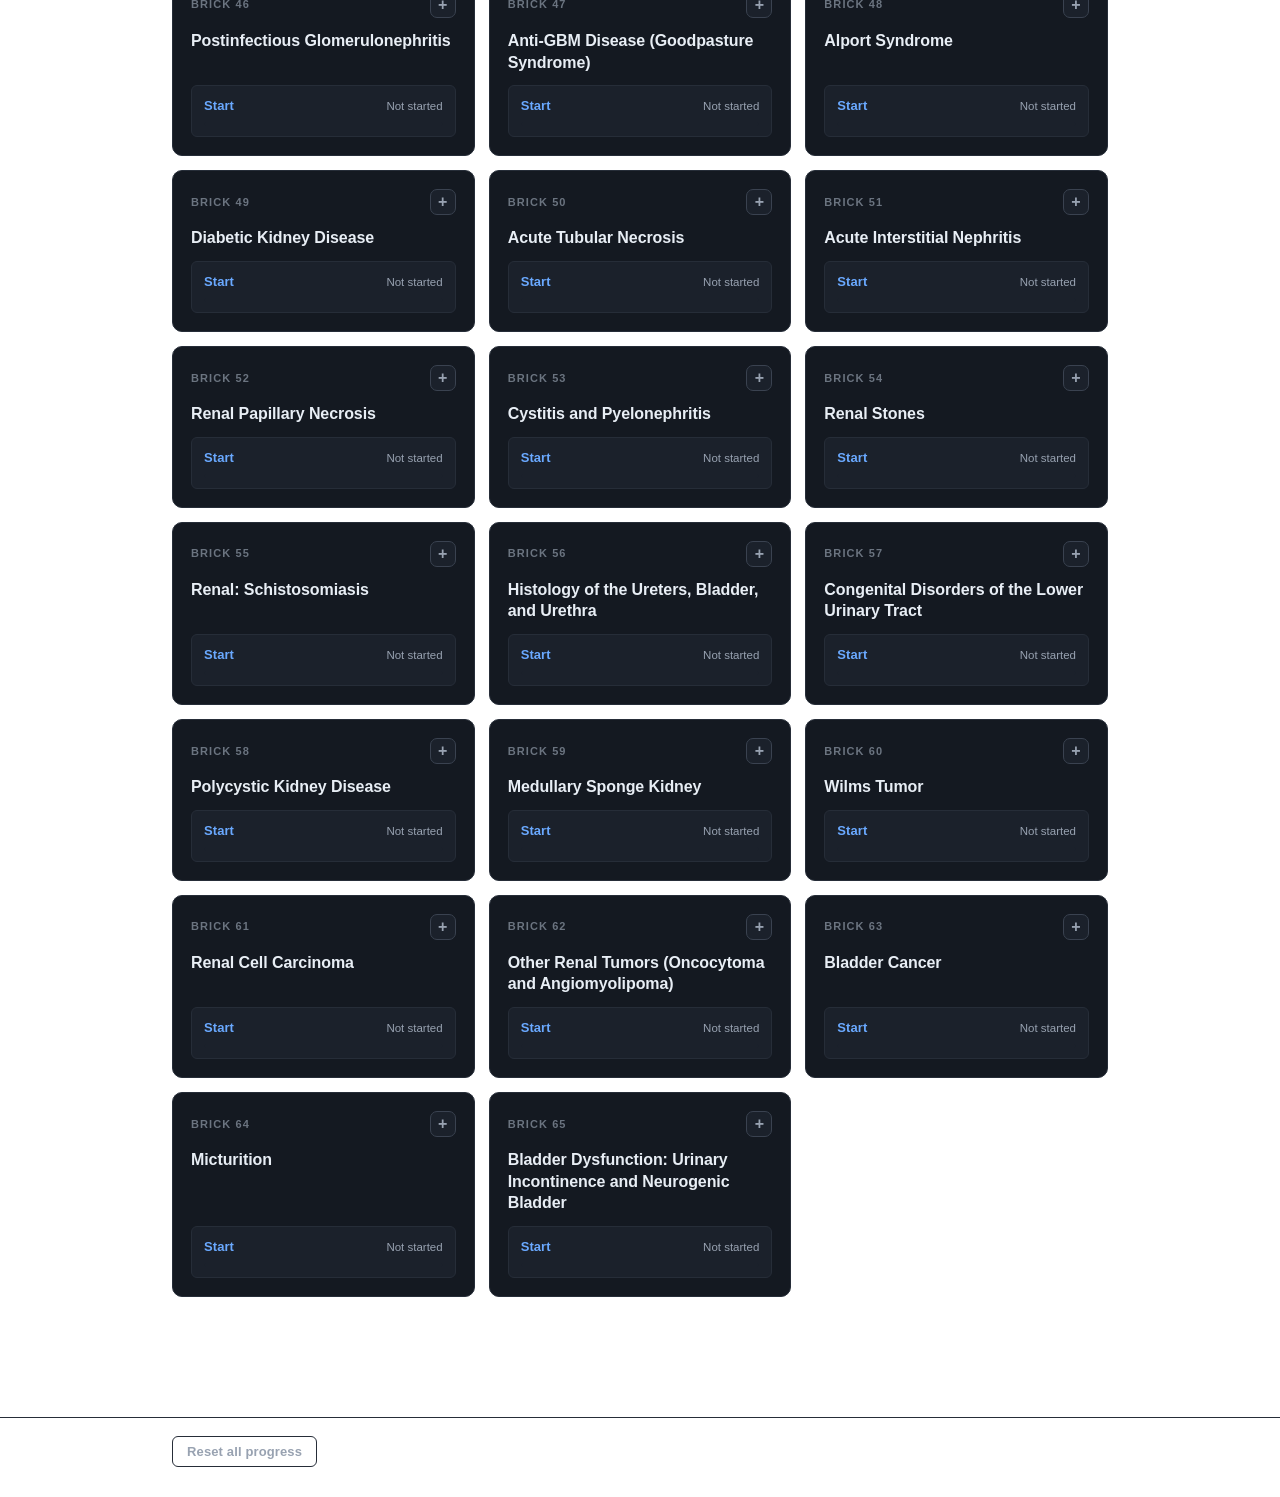
==== commit e0795cc5: "Add missed-question bank: cross-brick practice of wrong answers Top-of-page banner aggregates missed" ====
--- a/index.html
+++ b/index.html
@@ -16,6 +16,17 @@
 
   <main class="container">
     <section class="bricks-section">
+      <div id="missed-banner" class="missed-banner" hidden>
+        <div class="missed-banner-info">
+          <span class="missed-banner-count" id="missed-count">0</span>
+          <div class="missed-banner-text">
+            <div class="missed-banner-title">Missed questions</div>
+            <div class="missed-banner-sub">Review the ones you got wrong. They leave the pool when you get them right.</div>
+          </div>
+        </div>
+        <button id="missed-start" class="btn" type="button">Practice missed →</button>
+      </div>
+
       <div class="bricks-toolbar">
         <h2 class="section-title">Select a brick</h2>
         <div class="bricks-toolbar-actions">
--- a/style.css
+++ b/style.css
@@ -82,6 +82,40 @@
 }
 
 .bricks-section { padding: 32px 0 120px; }
+
+.missed-banner {
+  display: flex;
+  align-items: center;
+  justify-content: space-between;
+  gap: 18px;
+  padding: 14px 18px;
+  margin: 0 0 22px;
+  background: var(--incorrect-bg);
+  border: 1px solid var(--incorrect-border);
+  border-radius: var(--radius);
+  flex-wrap: wrap;
+}
+.missed-banner-info {
+  display: flex;
+  align-items: center;
+  gap: 14px;
+}
+.missed-banner-count {
+  font-size: 24px;
+  font-weight: 700;
+  color: var(--incorrect);
+  font-variant-numeric: tabular-nums;
+  min-width: 32px;
+}
+.missed-banner-title {
+  font-size: 14px;
+  font-weight: 600;
+  color: var(--text-muted);
+}
+.missed-banner-sub {
+  font-size: 12.5px;
+  color: var(--text-faint);
+}
 .section-title {
   font-size: 12px;
   font-weight: 600;
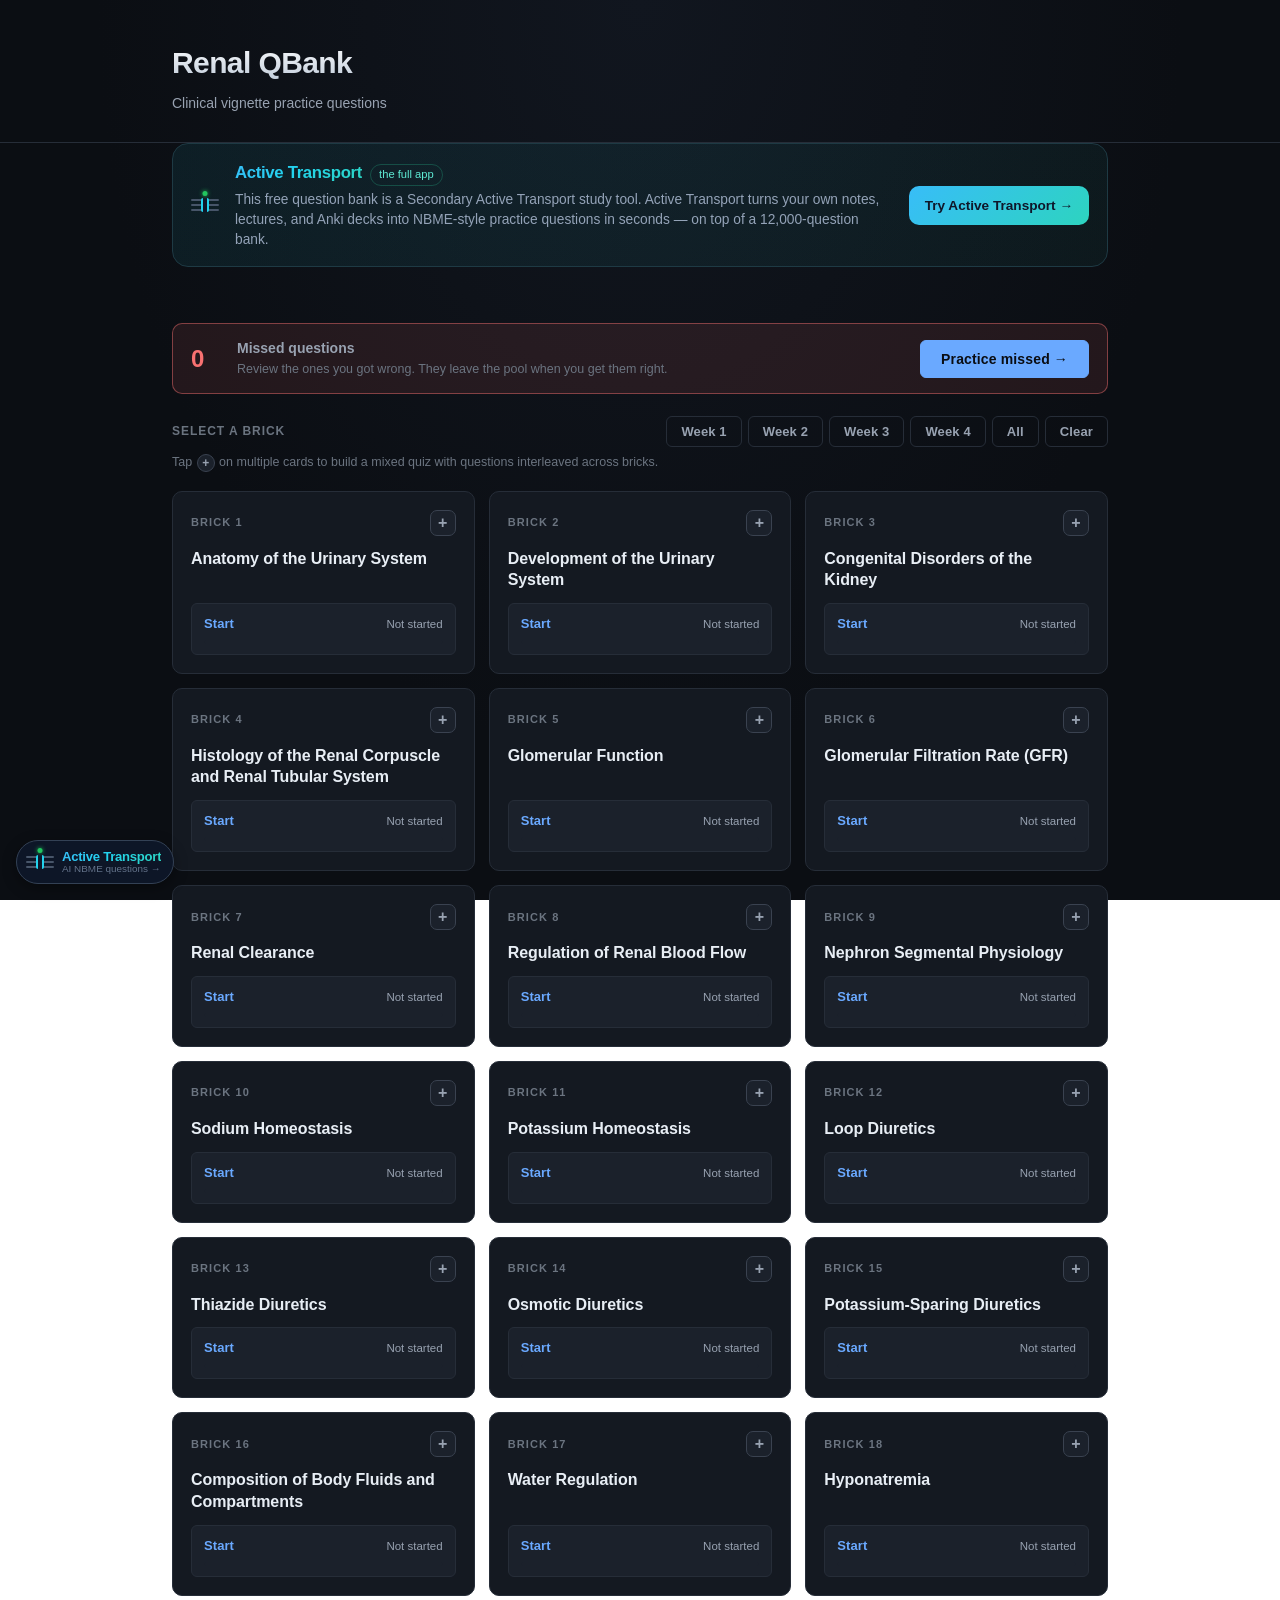
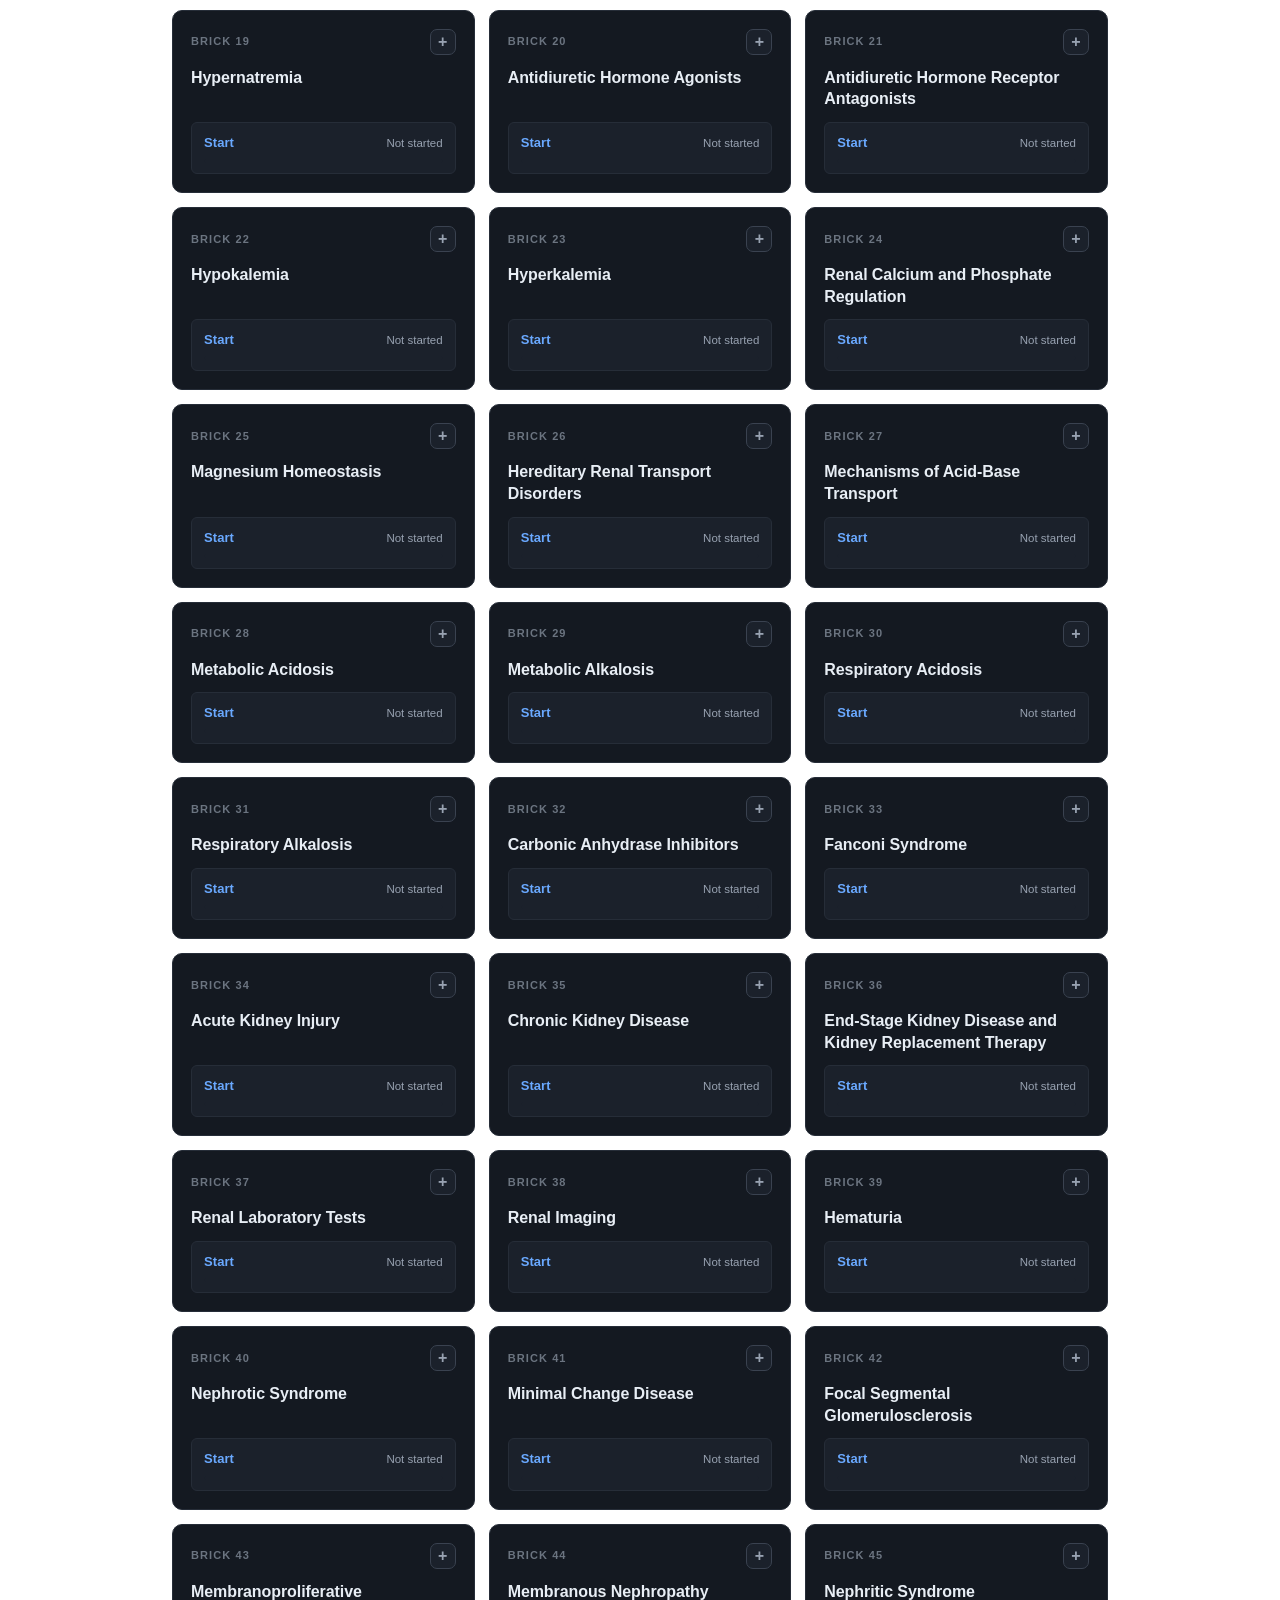
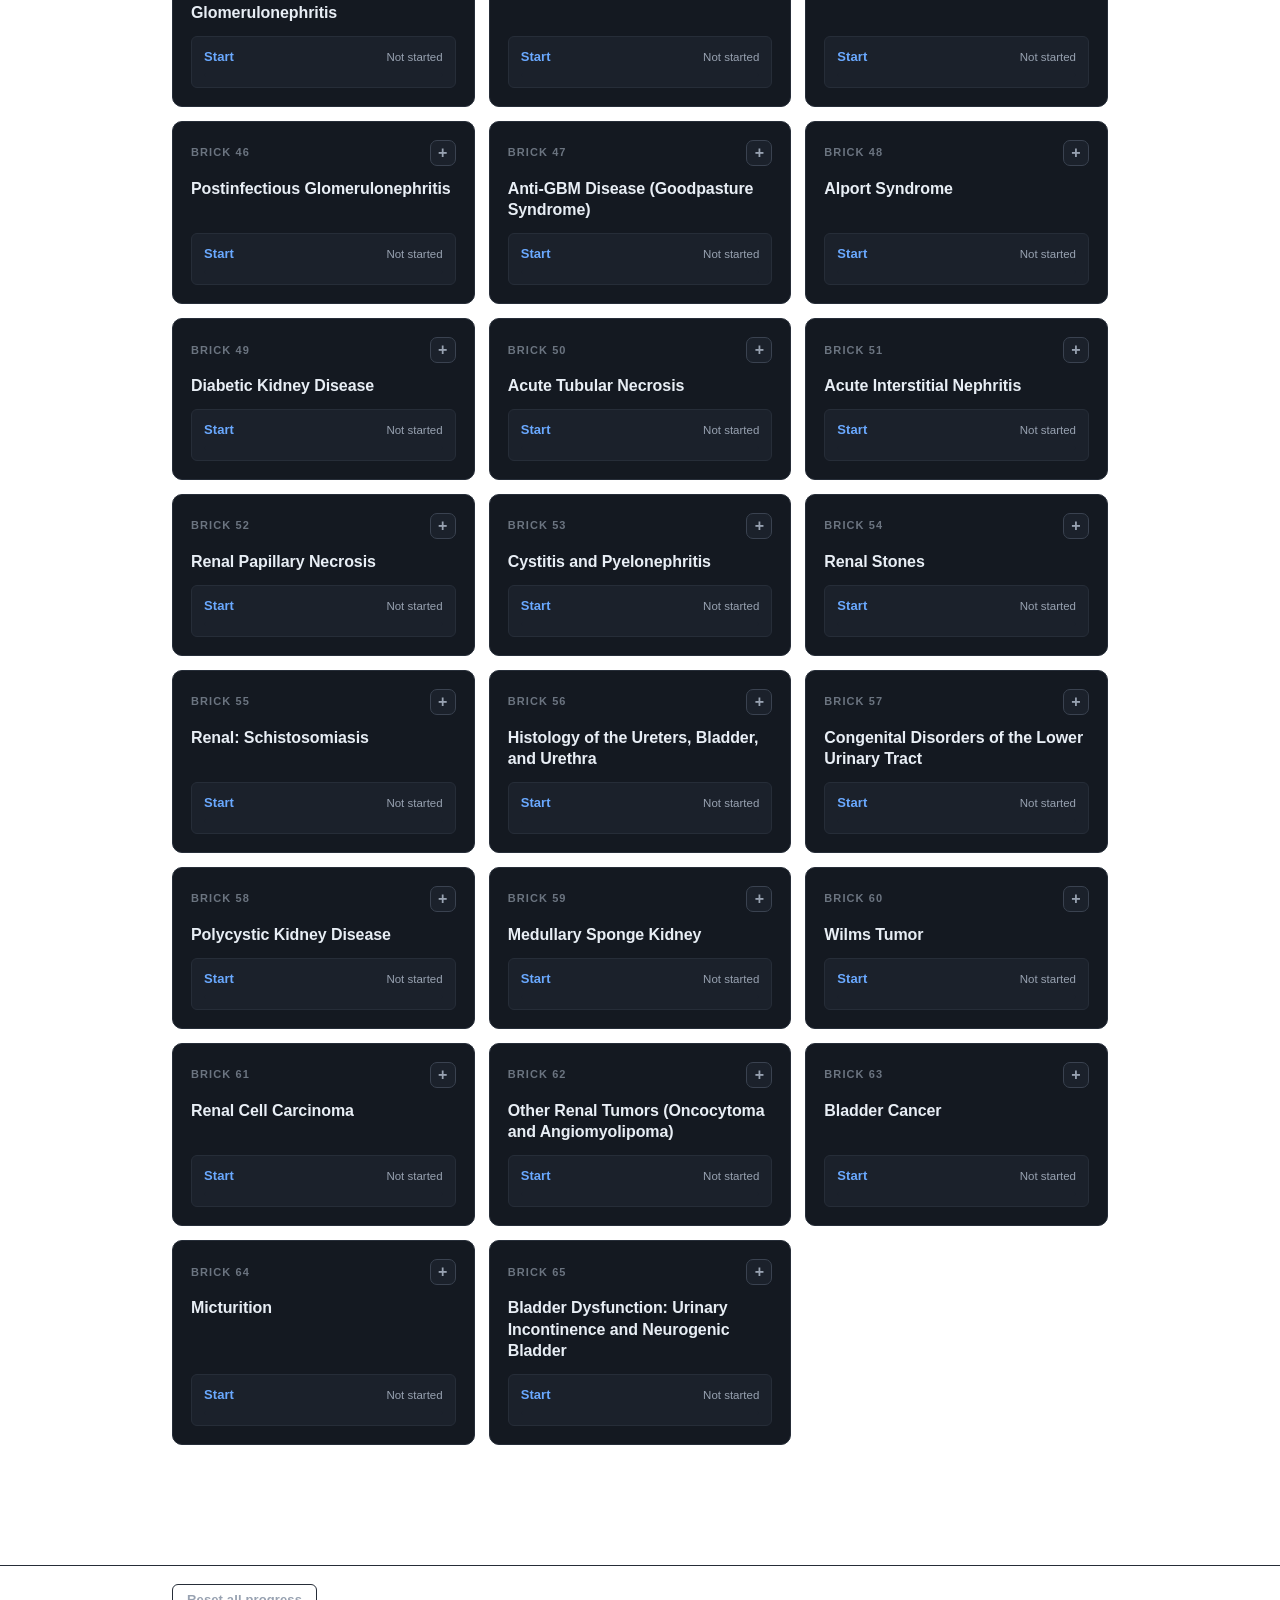
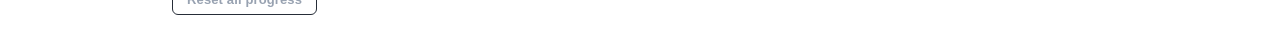
==== commit e9b67074: "Add Active Transport branding + trim longest-answer bias in choices" ====
--- a/index.html
+++ b/index.html
@@ -15,6 +15,7 @@
   </header>
 
   <main class="container">
+      <a class="at-card" href="https://activetransport.app" target="_blank" rel="noopener noreferrer"><span class="at-logo"><span class="m m1"></span><span class="m m2"></span><span class="m m3"></span><span class="ch"></span><span class="pt"></span></span><span style="flex:1 1 auto;min-width:0"><span style="display:flex;align-items:baseline;gap:8px;flex-wrap:wrap"><span class="at-word" style="font-size:1.05rem">Active Transport</span><span style="font-size:.7rem;color:#5eead4;border:1px solid #164e46;border-radius:999px;padding:1px 8px">the full app</span></span><p>This free question bank is a Secondary Active Transport study tool. Active Transport turns your own notes, lectures, and Anki decks into NBME-style practice questions in seconds &mdash; on top of a 12,000-question bank.</p></span><span class="at-cta">Try Active Transport &rarr;</span></a>
     <section class="bricks-section">
       <div id="missed-banner" class="missed-banner" hidden>
         <div class="missed-banner-info">
@@ -64,5 +65,6 @@
 
   <script src="app.js"></script>
   <script>renderHome();</script>
+  <a class="at-badge" href="https://activetransport.app" target="_blank" rel="noopener noreferrer" title="Made by Active Transport — AI NBME questions from your notes"><span class="at-logo"><span class="m m1"></span><span class="m m2"></span><span class="m m3"></span><span class="ch"></span><span class="pt"></span></span><span class="t"><span class="at-word" style="font-size:.82rem">Active Transport</span><small>AI NBME questions &rarr;</small></span></a>
 </body>
 </html>
--- a/style.css
+++ b/style.css
@@ -1018,3 +1018,22 @@
     transition-duration: 0.01ms !important;
   }
 }
+
+
+/* ===== Active Transport branding (Secondary Active Transport) ===== */
+@keyframes atParticle { 0%{top:-2px;opacity:0} 15%{opacity:1} 50%{top:50%;opacity:1} 85%{opacity:1} 100%{top:100%;opacity:0} }
+.at-logo { position:relative; display:inline-block; width:28px; height:28px; flex-shrink:0; }
+.at-logo .m { position:absolute; left:0; width:100%; height:2px; background:#475569; border-radius:1px; transform:translateY(-50%); }
+.at-logo .m1 { top:calc(50% - 5px); } .at-logo .m2 { top:50%; } .at-logo .m3 { top:calc(50% + 5px); }
+.at-logo .ch { position:absolute; top:50%; left:50%; transform:translate(-50%,-50%); width:8px; height:14px; background:#0f172a; border-left:2px solid #22d3ee; border-right:2px solid #22d3ee; border-radius:2px; z-index:1; }
+.at-logo .pt { position:absolute; left:50%; transform:translateX(-50%); width:5px; height:5px; border-radius:50%; background:#22c55e; box-shadow:0 0 4px #22c55e; z-index:2; animation:atParticle 2s ease-in-out infinite; }
+.at-word { background:linear-gradient(135deg,#38bdf8,#22d3ee 45%,#2dd4bf); -webkit-background-clip:text; background-clip:text; -webkit-text-fill-color:transparent; font-weight:800; letter-spacing:-.02em; }
+.at-badge { position:fixed; left:16px; bottom:16px; z-index:50; display:flex; align-items:center; gap:8px; padding:7px 12px 7px 9px; border-radius:999px; background:rgba(15,23,42,.92); border:1px solid #334155; text-decoration:none; backdrop-filter:blur(6px); box-shadow:0 4px 14px rgba(0,0,0,.35); transition:transform .15s ease, box-shadow .15s ease; }
+.at-badge:hover { transform:translateY(-1px); box-shadow:0 6px 20px rgba(34,211,238,.18); }
+.at-badge .t { display:flex; flex-direction:column; line-height:1.05; }
+.at-badge .t small { font-size:.62rem; color:#64748b; }
+.at-card { display:flex; align-items:center; gap:16px; margin:0 0 24px; padding:16px 18px; border-radius:16px; text-decoration:none; background:linear-gradient(135deg,rgba(34,211,238,.08),rgba(45,212,191,.05)); border:1px solid #1e3a44; }
+.at-card .at-cta { flex-shrink:0; white-space:nowrap; padding:9px 16px; border-radius:10px; font-size:.85rem; font-weight:600; color:#0f172a; background:linear-gradient(135deg,#38bdf8,#2dd4bf); transition:transform .15s ease; }
+.at-card:hover .at-cta { transform:translateY(-1px); }
+.at-card p { margin:4px 0 0; font-size:.86rem; color:#94a3b8; line-height:1.45; }
+@media (max-width:640px){ .at-card{flex-direction:column;align-items:flex-start} .at-badge .t{display:none} }
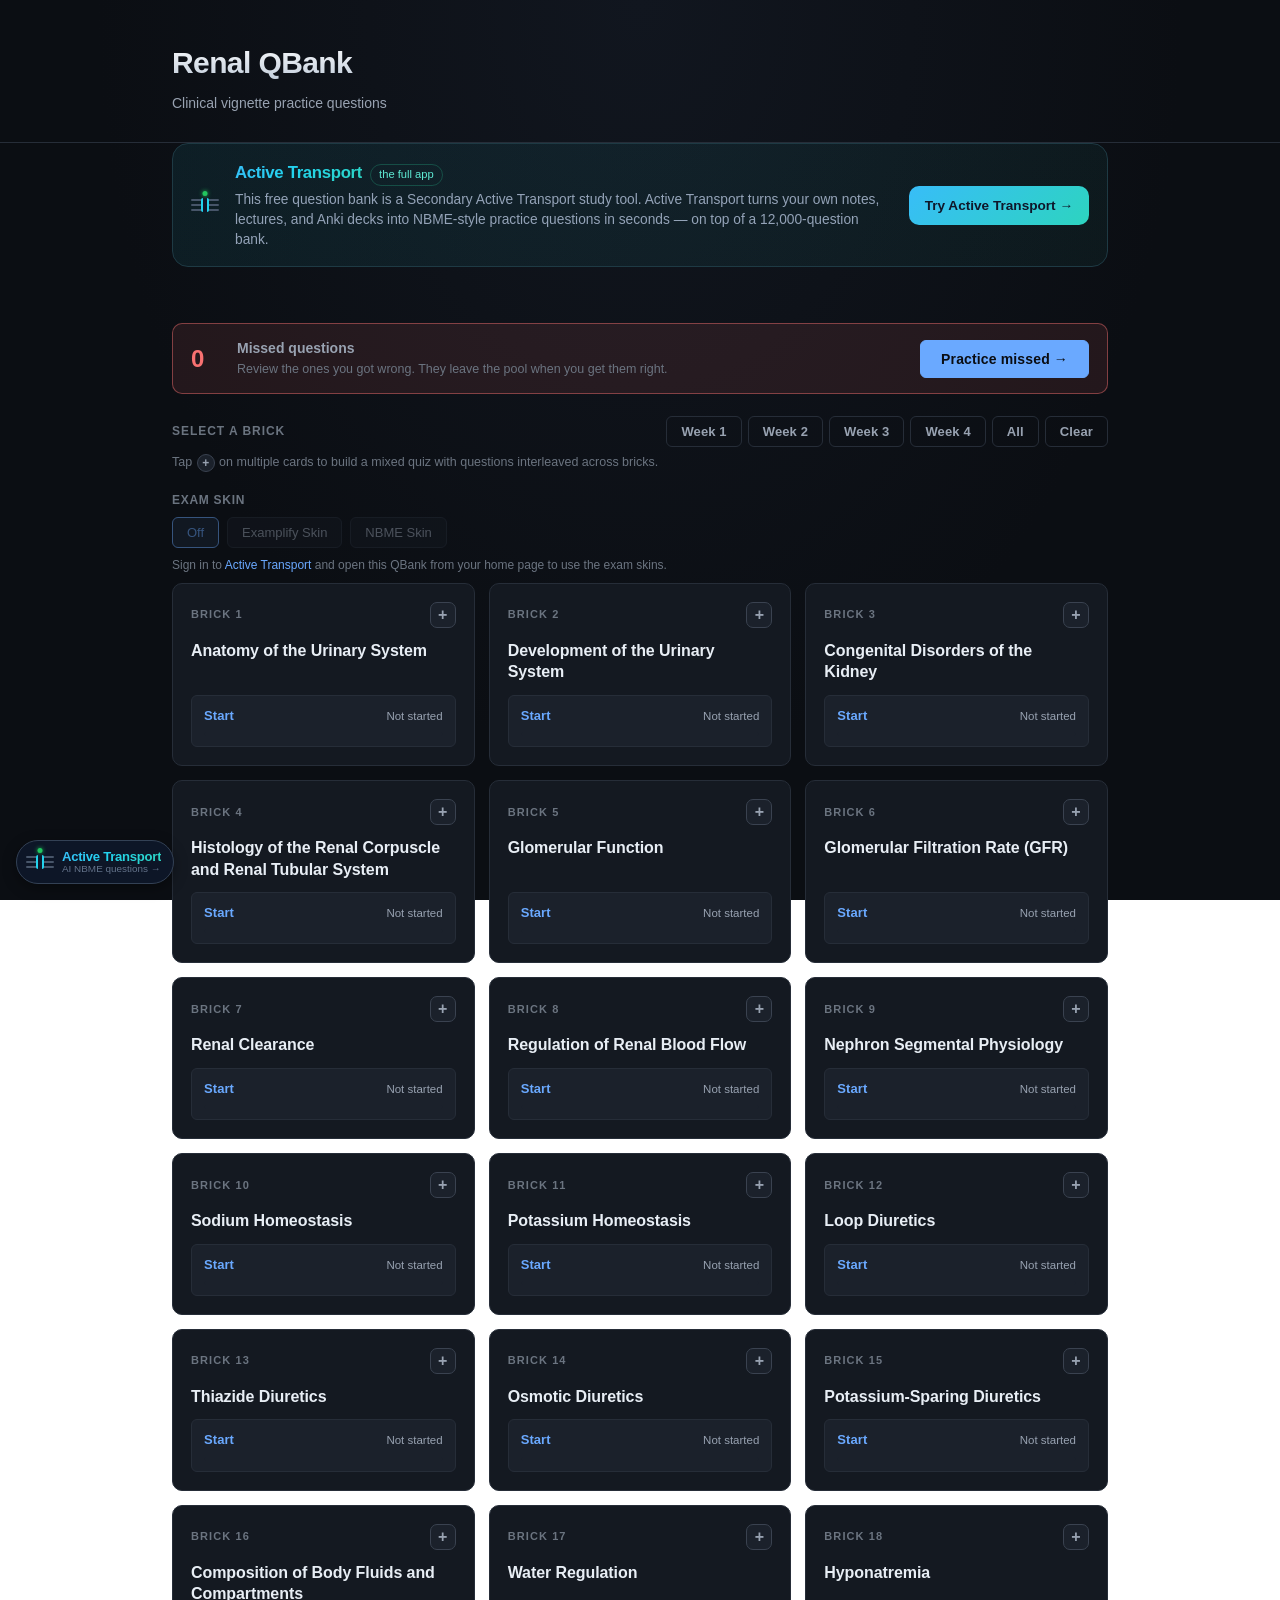
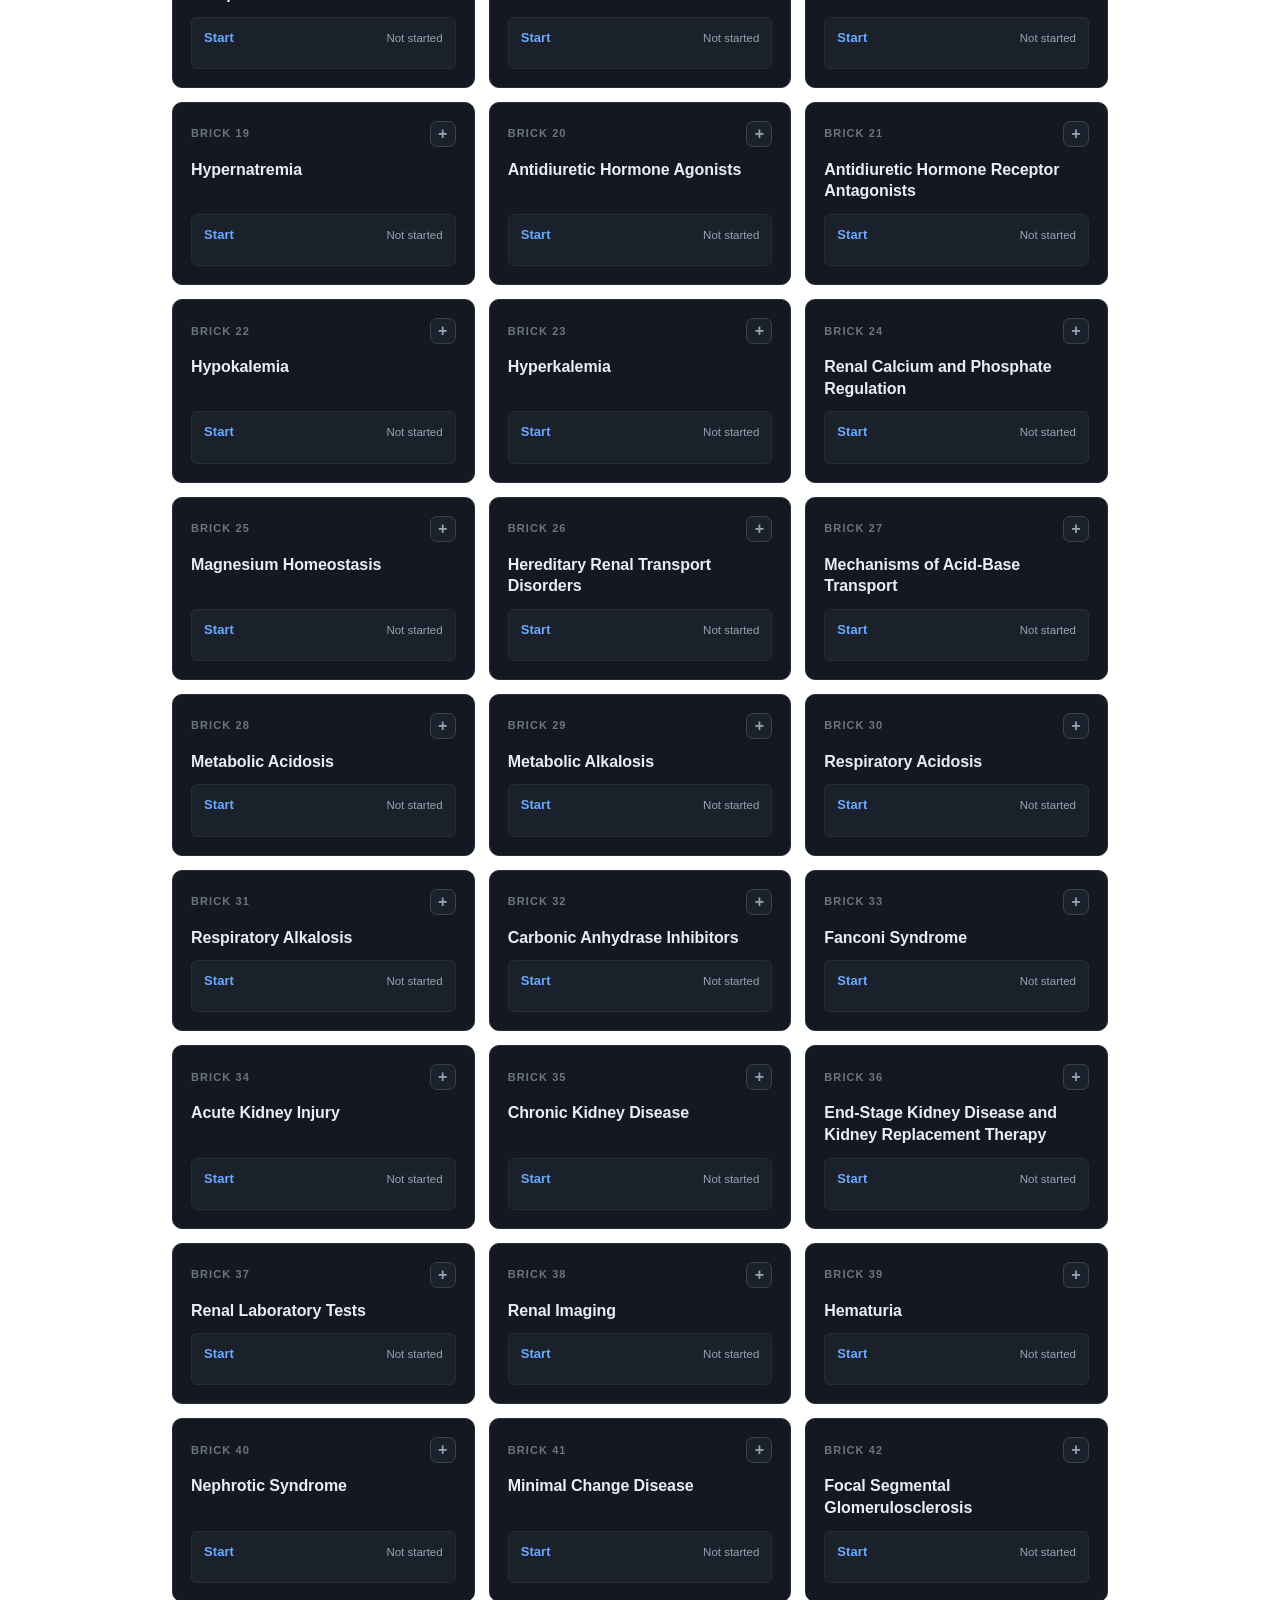
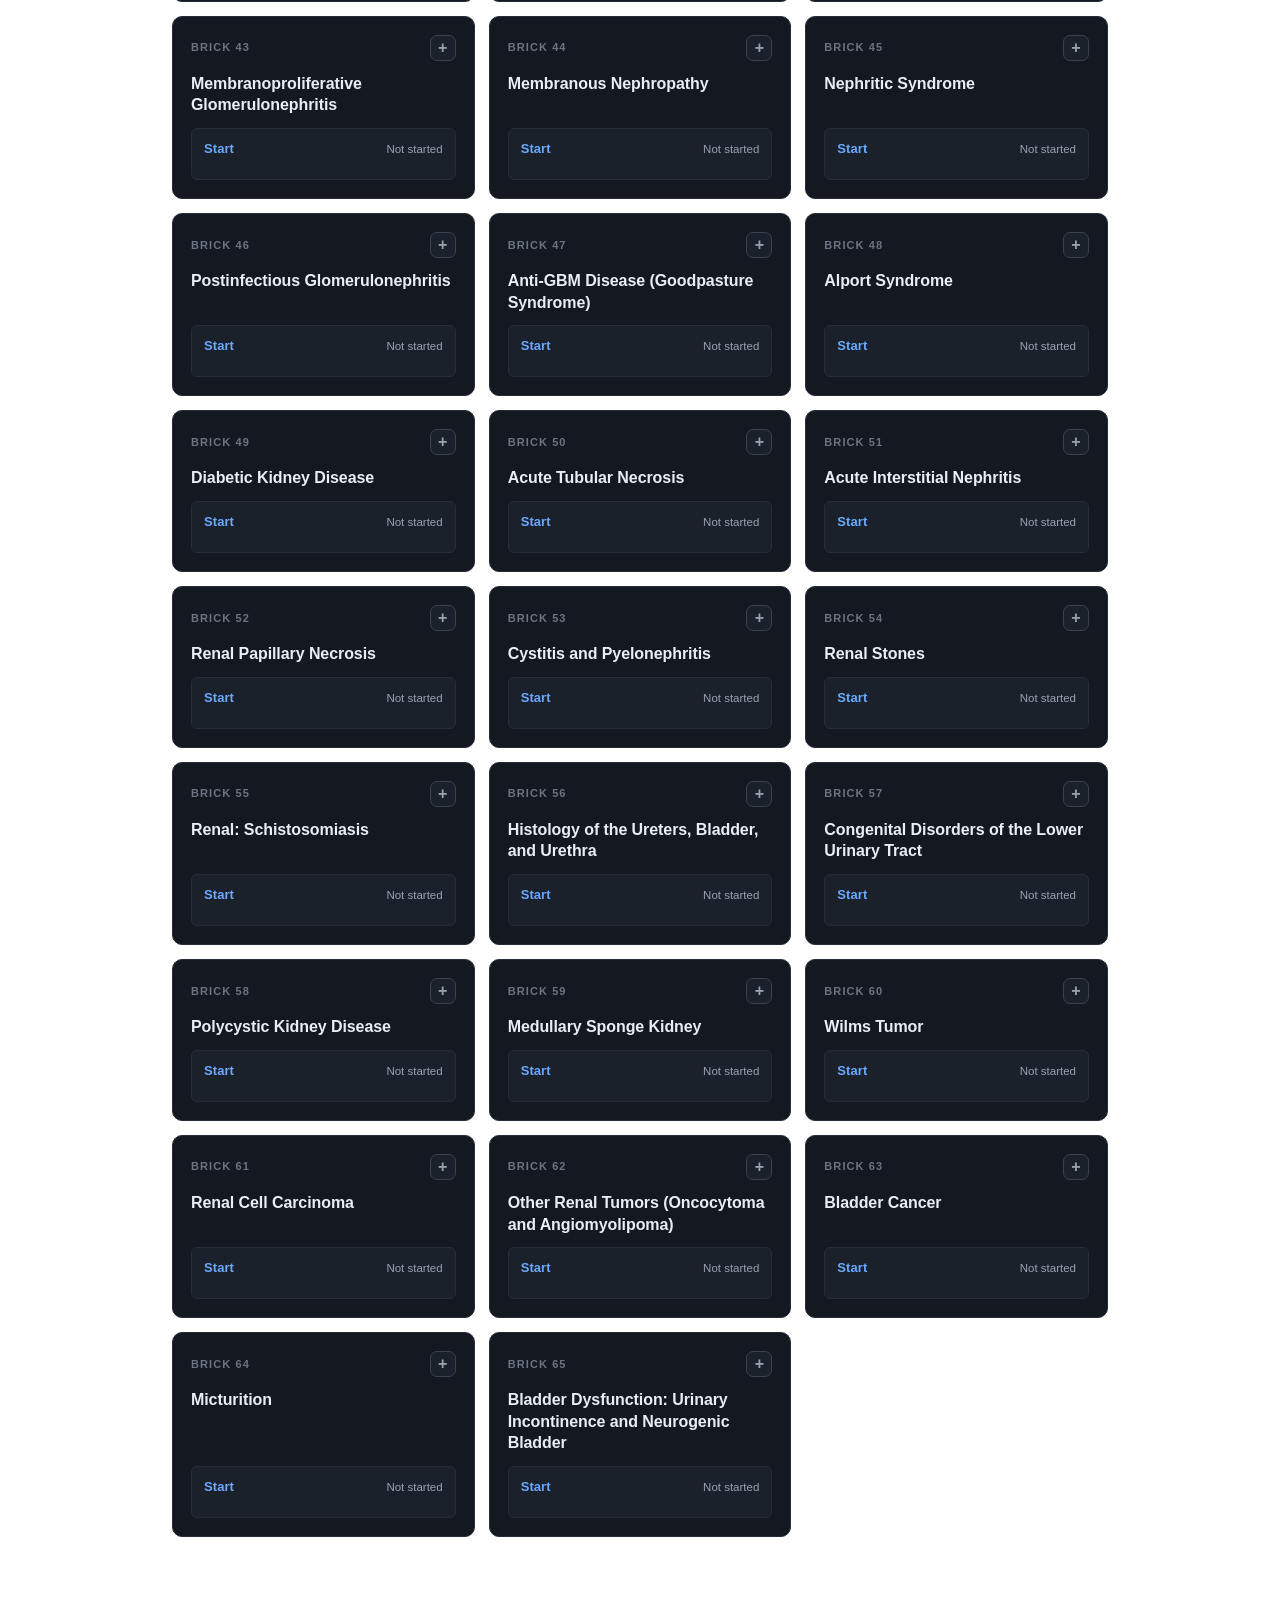
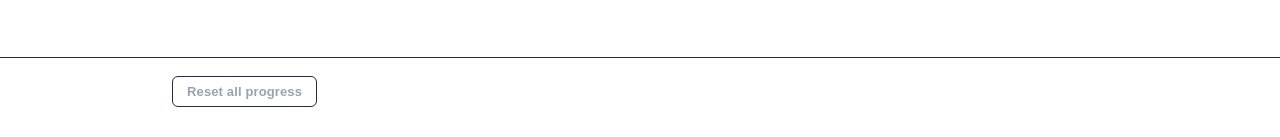
==== commit 687c6ab2: "Exam skins for the Renal QBank The other eight QBanks share a React shell; this one is plain DOM, so" ====
--- a/index.html
+++ b/index.html
@@ -5,6 +5,9 @@
   <meta name="viewport" content="width=device-width, initial-scale=1.0" />
   <title>Renal QBank</title>
   <link rel="stylesheet" href="style.css" />
+  <link rel="stylesheet" href="skins.css" />
+  <script defer src="https://activetransport.app/static/tool-track.js"></script>
+  <script src="skins.js"></script>
 </head>
 <body>
   <header class="site-header">
@@ -40,6 +43,7 @@
         </div>
       </div>
       <p class="bricks-hint">Tap <span class="bricks-hint-pill">+</span> on multiple cards to build a mixed quiz with questions interleaved across bricks.</p>
+      <div id="skin-picker"></div>
       <div id="brick-grid" class="brick-grid"></div>
     </section>
   </main>
@@ -64,7 +68,7 @@
   </footer>
 
   <script src="app.js"></script>
-  <script>renderHome();</script>
+  <script>renderHome(); ATSkin.renderPicker(document.getElementById("skin-picker"));</script>
   <a class="at-badge" href="https://activetransport.app" target="_blank" rel="noopener noreferrer" title="Made by Active Transport — AI NBME questions from your notes"><span class="at-logo"><span class="m m1"></span><span class="m m2"></span><span class="m m3"></span><span class="ch"></span><span class="pt"></span></span><span class="t"><span class="at-word" style="font-size:.82rem">Active Transport</span><small>AI NBME questions &rarr;</small></span></a>
 </body>
 </html>
--- a/skins.css
+++ b/skins.css
@@ -0,0 +1,375 @@
+/* ============================================================================
+   EXAM SKINS — Renal QBank
+
+   The same feature as the React QBanks, written against this repo's own
+   markup: everything hangs off [data-skin] on <html>. The QBank is dark by
+   default, so each skin first re-points the theme variables and then supplies
+   the chrome — Examplify's left question palette and pale blue navigation bar,
+   or NBME's slim item bar and navy strip.
+
+   No third-party logos, wordmarks or icons: this is a resemblance of layout,
+   which is what makes practice feel real, and nothing is copied from either
+   product.
+   ========================================================================== */
+
+/* Exam chrome lives in the DOM at all times so the quiz code can keep it
+   updated; without a skin it simply isn't shown. */
+.exam-itembar,
+.examfoot { display: none; }
+
+/* --------------------------------------------------------- shared, skinned --- */
+html[data-skin] .exam-itembar {
+  display: flex;
+  align-items: center;
+  gap: 16px;
+  flex-wrap: wrap;
+  margin: 0 0 16px;
+}
+html[data-skin] .exam-itemno { font-weight: 600; }
+html[data-skin] .exam-flag { cursor: pointer; font-family: inherit; }
+
+html[data-skin] .examfoot {
+  display: flex;
+  align-items: center;
+  justify-content: space-between;
+  gap: 16px;
+  position: fixed;
+  bottom: 0;
+  left: 0;
+  right: 0;
+  z-index: 20;
+  padding: 12px 22px 12px 200px; /* clears the Active Transport badge */
+}
+html[data-skin] .examfoot-nav { display: flex; gap: 12px; }
+html[data-skin] .examfoot button {
+  min-width: 120px;
+  padding: 10px 18px;
+  cursor: pointer;
+  font-weight: 600;
+  font-family: inherit;
+  font-size: 0.92rem;
+}
+html[data-skin] .examfoot button:disabled { cursor: not-allowed; }
+
+/* The header's back link, score badge and counter are the QBank's own
+   furniture; in exam mode the chrome carries the same information. */
+html[data-skin] .quiz-header .back-link,
+html[data-skin] .score-badge,
+html[data-skin] .quiz-counter,
+html[data-skin] .quiz-actions { display: none; }
+html[data-skin] .quiz-main { padding-bottom: 110px; }
+html[data-skin] #question-area { animation: none; }
+/* The default theme paints a dark radial glow on <html>; on a light field it
+   reads as a smudge behind the page, so both skins paint it out. */
+html[data-skin] { background: #ffffff; }
+/* Exam chrome runs edge to edge, not inside the reading column. */
+html[data-skin] .quiz-header .container { max-width: none; }
+
+/* --------------------------------------------------------------- Examplify ---
+   Laptop-testing look: light field, dark slate top bar with a green rule, a
+   numbered palette down the left, pill answers, pale blue navigation bar. */
+html[data-skin='examplify'] {
+  --bg: #ffffff;
+  --bg-elev: #eceff1;
+  --bg-elev-2: #e4eaed;
+  --bg-elev-3: #dde4e8;
+  --border: #d7dde0;
+  --border-strong: #b9c3c9;
+  --text: #1c2226;
+  --text-muted: #546e7a;
+  --text-faint: #78909c;
+  --accent: #2196f3;
+  --accent-soft: rgba(33, 150, 243, 0.10);
+  --radius: 999px;
+  --radius-sm: 4px;
+}
+html[data-skin='examplify'] body {
+  background: #ffffff;
+  color: #1c2226;
+  font-family: 'Segoe UI', Roboto, Arial, sans-serif;
+}
+html[data-skin='examplify'] .quiz-header {
+  background: #26333d;
+  border-bottom: 3px solid #4caf50;
+  backdrop-filter: none;
+  -webkit-backdrop-filter: none;
+}
+html[data-skin='examplify'] .quiz-brick-title {
+  color: #eceff1;
+  text-transform: uppercase;
+  letter-spacing: 0.06em;
+  font-size: 0.88rem;
+}
+html[data-skin='examplify'] .quiz-header-row { padding: 12px 22px; }
+
+html[data-skin='examplify'] .quiz-main {
+  padding-left: 118px;
+  max-width: 1000px;
+}
+html[data-skin='examplify'] .question-stem { color: #1c2226; }
+
+html[data-skin='examplify'] .exam-itemno { font-size: 1.1rem; color: #263238; }
+html[data-skin='examplify'] .exam-flag {
+  background: #f5a623;
+  color: #fff;
+  border: 0;
+  border-radius: 999px;
+  padding: 9px 20px;
+  font-size: 0.8rem;
+  font-weight: 700;
+  letter-spacing: 0.03em;
+}
+html[data-skin='examplify'] .exam-flag.on { background: #ef8f00; }
+
+html[data-skin='examplify'] .choices::before {
+  content: 'Answers';
+  display: block;
+  margin-bottom: 4px;
+  font-size: 0.95rem;
+  color: #37474f;
+}
+html[data-skin='examplify'] .choice {
+  background: #eceff1;
+  border: 2px solid transparent;
+  border-radius: 999px;
+  padding: 14px 22px;
+}
+html[data-skin='examplify'] .choice:hover:not(:disabled):not(.locked) {
+  background: #e4eaed;
+  border-color: transparent;
+  transform: none;
+}
+html[data-skin='examplify'] .choice-letter {
+  background: transparent;
+  border: 0;
+  color: #37474f;
+  font-weight: 500;
+}
+html[data-skin='examplify'] .choice-text { color: #1c2226; }
+html[data-skin='examplify'] .choice.locked.correct {
+  background: #ffffff;
+  border-color: #2196f3;
+}
+html[data-skin='examplify'] .choice.locked.incorrect.selected {
+  background: #fdecea;
+  border-color: #e57373;
+}
+
+/* The palette becomes the left rail. */
+html[data-skin='examplify'] .palette {
+  position: fixed;
+  top: 56px;
+  bottom: 58px;
+  left: 0;
+  width: 76px;
+  z-index: 15;
+  margin: 0;
+  padding: 14px 0;
+  border-top: 0;
+  border-right: 1px solid #d7dde0;
+  background: #f4f6f7;
+  flex-wrap: nowrap;
+  flex-direction: column;
+  align-items: center;
+  gap: 12px;
+  overflow-y: auto;
+}
+html[data-skin='examplify'] .palette::-webkit-scrollbar { width: 6px; }
+html[data-skin='examplify'] .palette::-webkit-scrollbar-thumb {
+  background: #c3ccd1;
+  border-radius: 3px;
+}
+html[data-skin='examplify'] .palette-btn {
+  width: 38px;
+  height: 38px;
+  flex: none;
+  border-radius: 50%;
+  border: 1.5px solid #cfd8dc;
+  background: transparent;
+  color: #62727b;
+  font-size: 0.92rem;
+  font-weight: 500;
+}
+html[data-skin='examplify'] .palette-btn:hover { transform: none; color: #37474f; }
+html[data-skin='examplify'] .palette-btn.correct,
+html[data-skin='examplify'] .palette-btn.incorrect {
+  border-color: #2196f3;
+  color: #1976d2;
+  background: transparent;
+}
+html[data-skin='examplify'] .palette-btn.current {
+  background: #2196f3;
+  border-color: #2196f3;
+  color: #fff;
+  font-weight: 700;
+}
+
+html[data-skin='examplify'] .examfoot {
+  background: #dbeaf5;
+  border-top: 1px solid #b9d3e6;
+}
+html[data-skin='examplify'] .examfoot-count {
+  color: #37474f;
+  font-size: 0.78rem;
+  font-weight: 700;
+  letter-spacing: 0.06em;
+}
+html[data-skin='examplify'] .examfoot button {
+  border: 0;
+  border-radius: 3px;
+  background: #2196f3;
+  color: #ffffff;
+}
+html[data-skin='examplify'] .examfoot button:disabled {
+  background: #cfd8dc;
+  color: #90a4ae;
+}
+
+/* -------------------------------------------------------------------- NBME ---
+   Board-exam look: white field, narrow measure, navy slab top and bottom,
+   plain radio rows, Arial, and no palette. */
+html[data-skin='nbme'] {
+  --bg: #ffffff;
+  --bg-elev: #ffffff;
+  --bg-elev-2: #f4f7fa;
+  --bg-elev-3: #eef4fb;
+  --border: #d7dde3;
+  --border-strong: #9aa8b5;
+  --text: #111418;
+  --text-muted: #4a5560;
+  --text-faint: #6b7785;
+  --accent: #1b3a5c;
+  --accent-soft: rgba(27, 58, 92, 0.08);
+  --radius: 2px;
+  --radius-sm: 2px;
+}
+html[data-skin='nbme'] body {
+  background: #ffffff;
+  color: #111418;
+  font-family: Arial, Helvetica, sans-serif;
+}
+html[data-skin='nbme'] .quiz-header {
+  background: #1b3a5c;
+  border-bottom: 3px solid #0e2439;
+  backdrop-filter: none;
+  -webkit-backdrop-filter: none;
+}
+html[data-skin='nbme'] .quiz-brick-title { color: #ffffff; font-size: 0.95rem; }
+html[data-skin='nbme'] .quiz-header-row { padding: 12px 22px; }
+
+html[data-skin='nbme'] .palette { display: none; }
+html[data-skin='nbme'] .quiz-main { max-width: 780px; margin: 0 auto; }
+html[data-skin='nbme'] .question-stem {
+  color: #111418;
+  font-size: 1.02rem;
+  line-height: 1.65;
+  margin-top: 26px;
+}
+
+html[data-skin='nbme'] .exam-itembar {
+  border-bottom: 1px solid #d7dde3;
+  padding-bottom: 10px;
+}
+html[data-skin='nbme'] .exam-itemno { font-size: 0.95rem; color: #1b3a5c; }
+html[data-skin='nbme'] .exam-flag {
+  background: transparent;
+  border: 1px solid #9aa8b5;
+  border-radius: 2px;
+  padding: 5px 12px;
+  font-size: 0.8rem;
+  color: #1b3a5c;
+}
+html[data-skin='nbme'] .exam-flag.on { background: #fff3cd; border-color: #d3a029; }
+
+html[data-skin='nbme'] .choices { gap: 2px; }
+html[data-skin='nbme'] .choice {
+  background: transparent;
+  border: 0;
+  border-radius: 0;
+  padding: 7px 4px;
+}
+html[data-skin='nbme'] .choice:hover:not(:disabled):not(.locked) {
+  background: #eef4fb;
+  transform: none;
+}
+html[data-skin='nbme'] .choice-letter {
+  background: #ffffff;
+  color: #111418;
+  border: 1.5px solid #6b7785;
+  border-radius: 50%;
+  width: 1.35rem;
+  height: 1.35rem;
+  font-size: 0.78rem;
+  margin-top: 0.15rem;
+}
+html[data-skin='nbme'] .choice-text { color: #111418; line-height: 1.55; }
+html[data-skin='nbme'] .choice.locked.correct {
+  background: #eef7ee;
+  border: 0;
+}
+html[data-skin='nbme'] .choice.locked.incorrect.selected {
+  background: #fdecea;
+  border: 0;
+}
+
+html[data-skin='nbme'] .examfoot {
+  background: #1b3a5c;
+  border-top: 3px solid #0e2439;
+}
+html[data-skin='nbme'] .examfoot-count {
+  color: #cfe0f0;
+  font-size: 0.78rem;
+  letter-spacing: 0.04em;
+}
+html[data-skin='nbme'] .examfoot button {
+  border: 1px solid #7fa3c4;
+  border-radius: 2px;
+  background: #2c5c8f;
+  color: #ffffff;
+}
+html[data-skin='nbme'] .examfoot button:disabled {
+  background: #24466b;
+  color: #7d94ab;
+  border-color: #3d6489;
+}
+
+/* ------------------------------------------------------- the skin picker --- */
+.skin-picker { margin: 0 0 8px; }
+.skin-picker-label {
+  display: block;
+  font-size: 12px;
+  font-weight: 600;
+  letter-spacing: 0.06em;
+  text-transform: uppercase;
+  color: var(--text-faint);
+  margin-bottom: 8px;
+}
+.skin-picker-row { display: flex; gap: 8px; flex-wrap: wrap; }
+.skin-btn {
+  padding: 7px 14px;
+  font-size: 13px;
+  font-family: inherit;
+  color: var(--text-muted);
+  background: var(--bg-elev);
+  border: 1px solid var(--border);
+  border-radius: var(--radius-sm);
+  cursor: pointer;
+  transition: border-color var(--t-fast) var(--ease), color var(--t-fast) var(--ease);
+}
+.skin-btn:hover:not(:disabled) { border-color: var(--border-strong); color: var(--text); }
+.skin-btn.active {
+  border-color: var(--accent);
+  color: var(--accent);
+  background: var(--accent-soft);
+}
+.skin-btn:disabled { opacity: 0.45; cursor: not-allowed; }
+.skin-picker-note { font-size: 12px; color: var(--text-faint); margin: 8px 0 0; }
+.skin-picker-note a { color: var(--accent); }
+
+@media (max-width: 720px) {
+  html[data-skin='examplify'] .palette { display: none; }
+  html[data-skin='examplify'] .quiz-main { padding-left: 22px; }
+  html[data-skin] .examfoot { padding-left: 22px; justify-content: flex-end; }
+  html[data-skin] .examfoot-count { display: none; }
+  html[data-skin] .examfoot button { min-width: 92px; }
+}
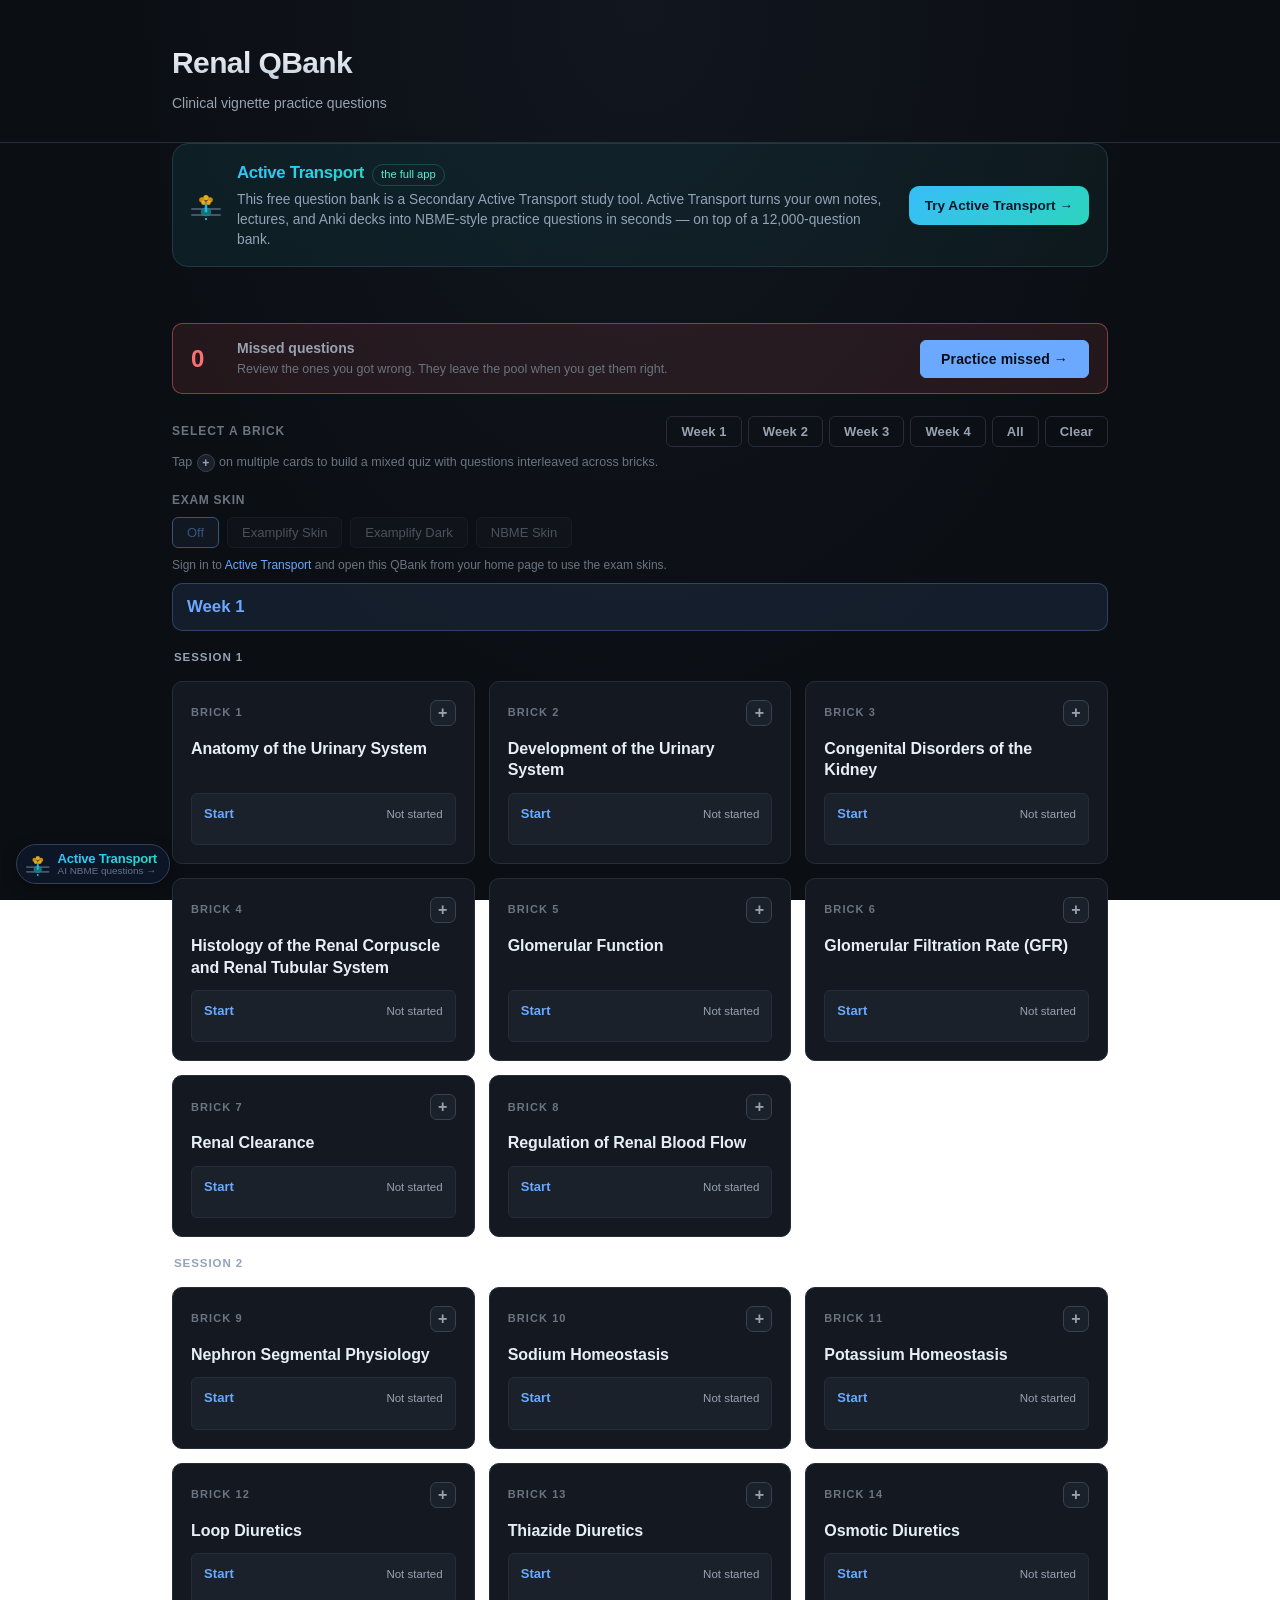
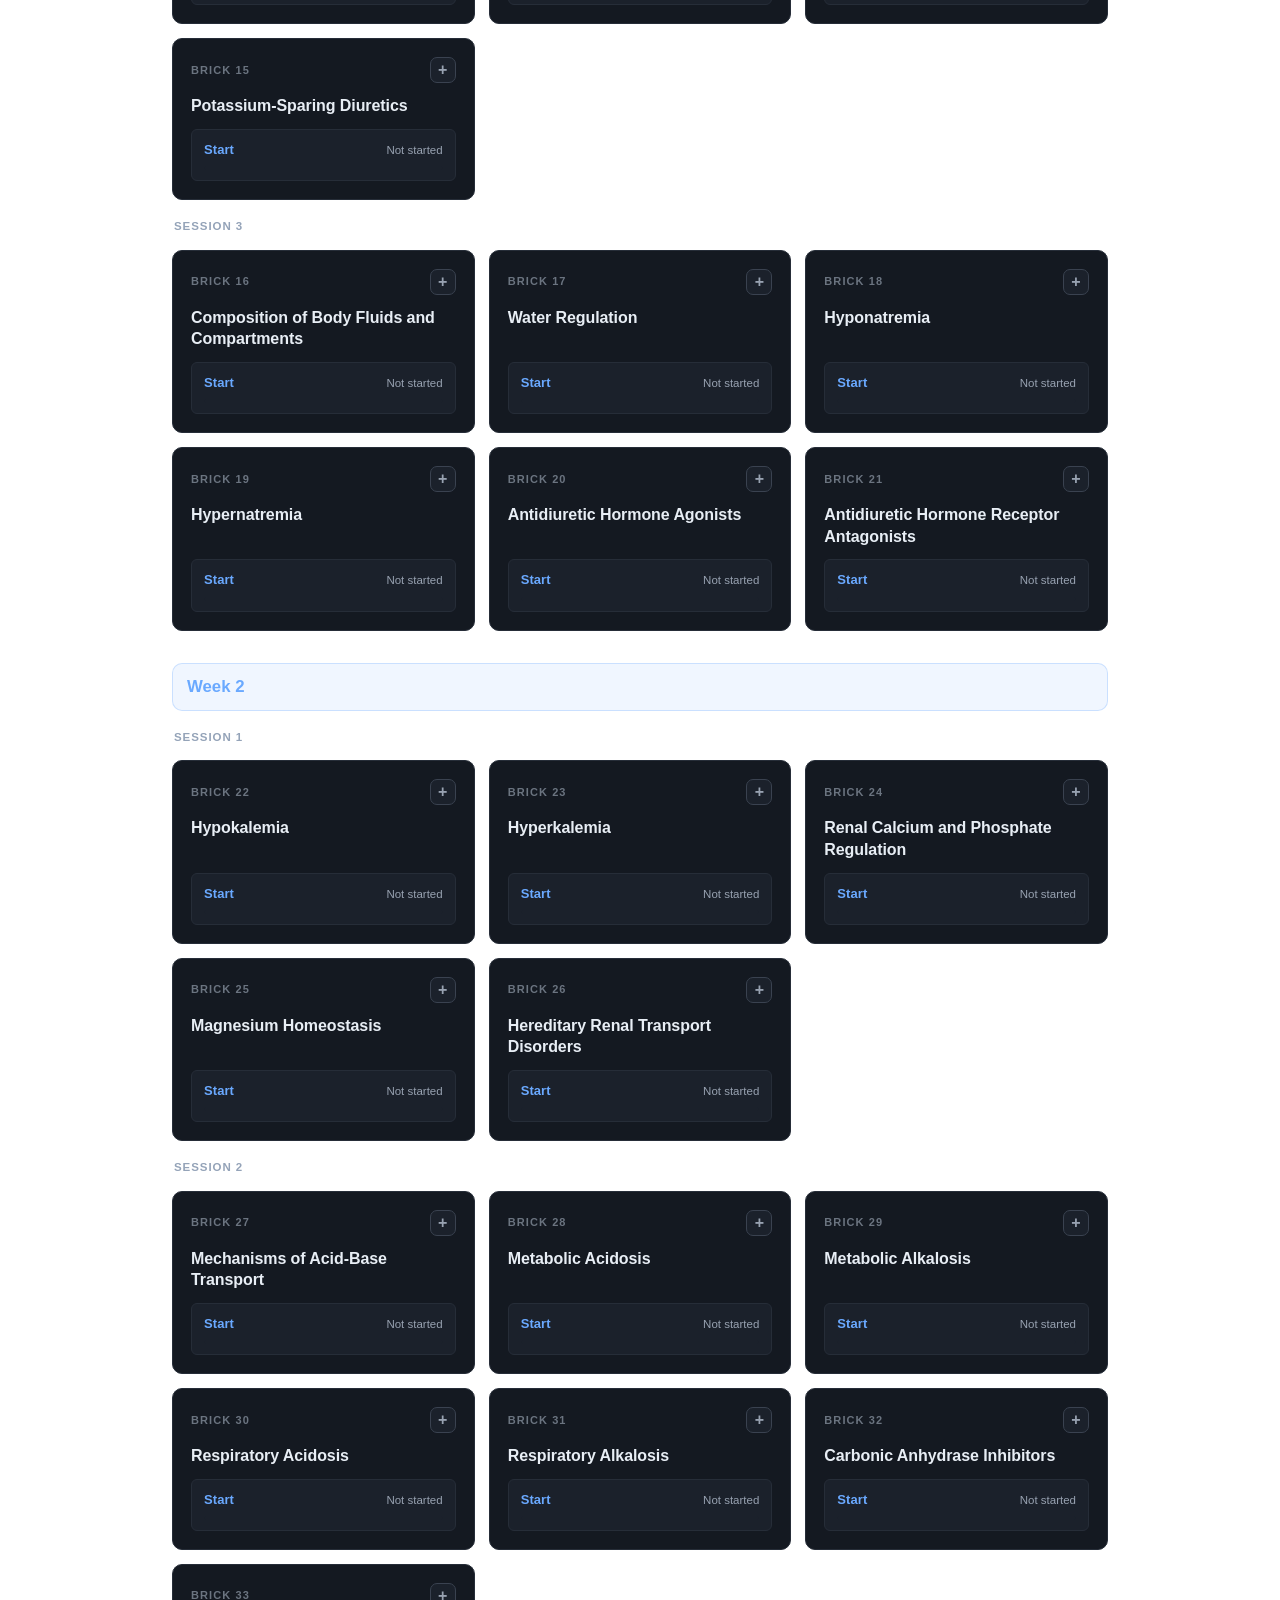
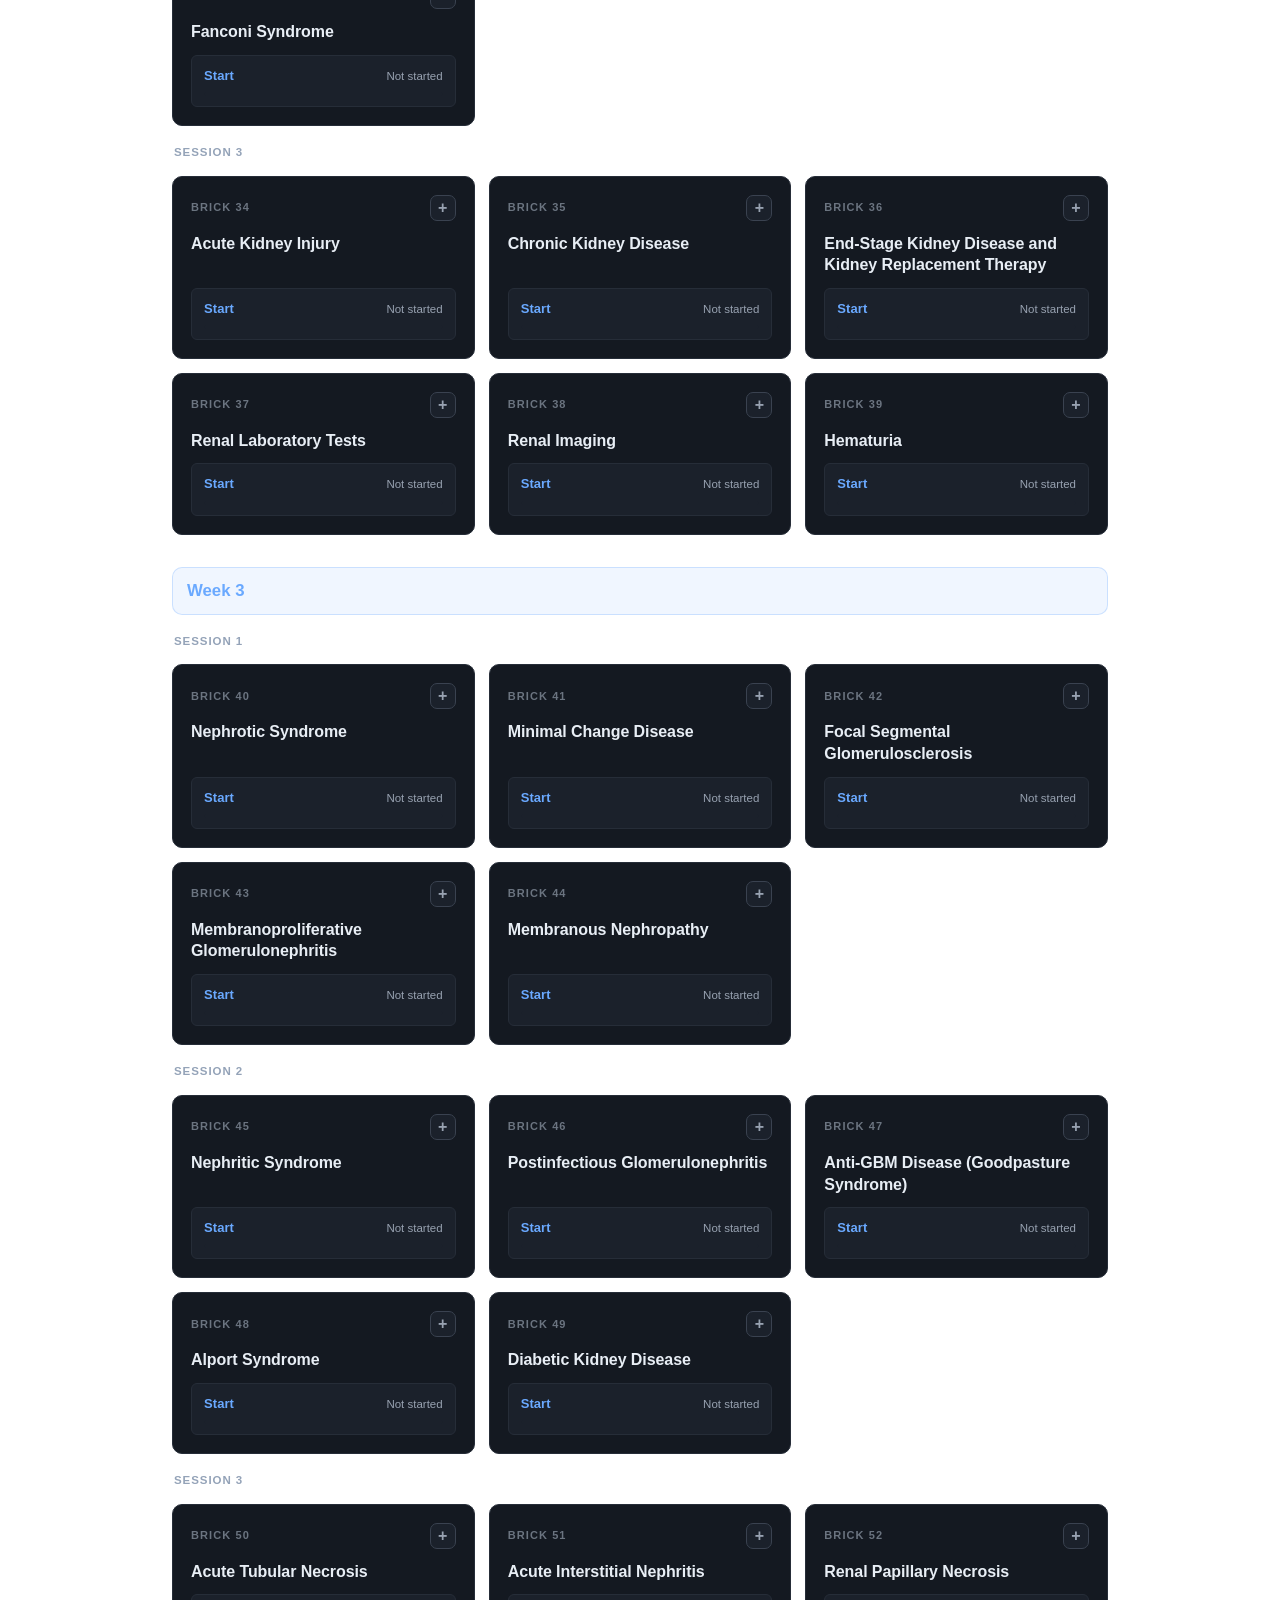
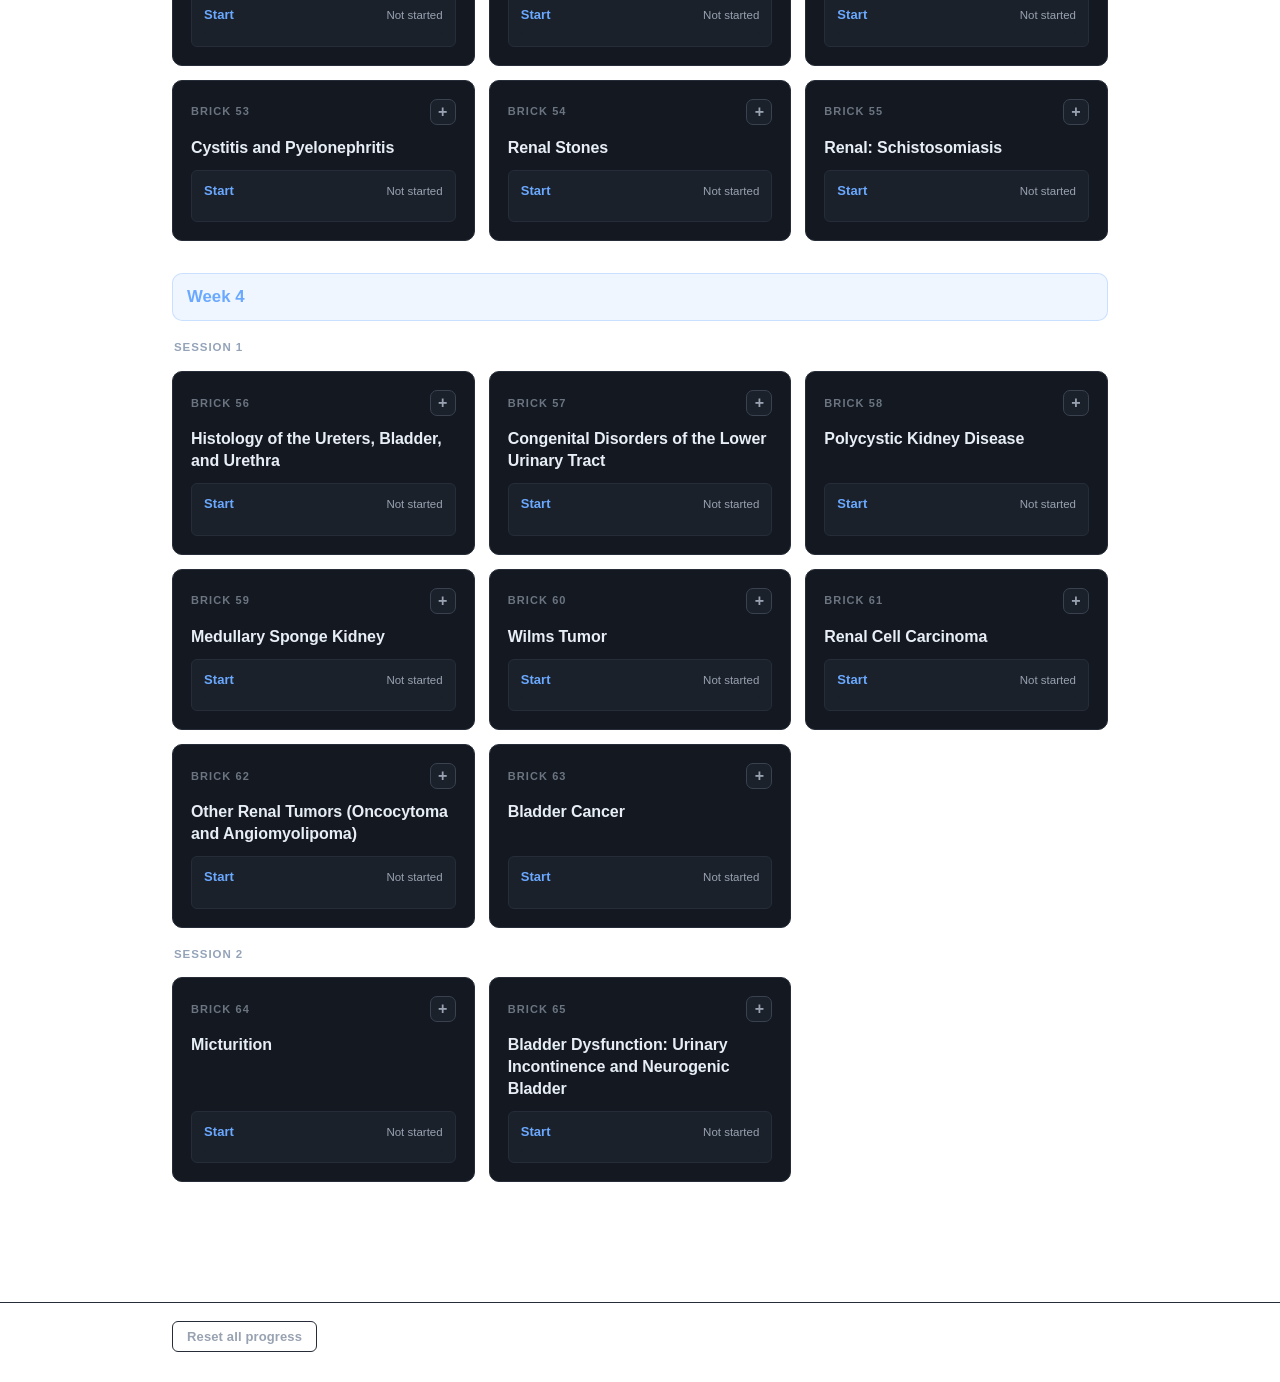
==== commit dc2eed87: "Logo: the spinning transporter, as on activetransport.app Replaces the old channel ("tunnel") mark w" ====
--- a/index.html
+++ b/index.html
@@ -18,7 +18,7 @@
   </header>
 
   <main class="container">
-      <a class="at-card" href="https://activetransport.app" target="_blank" rel="noopener noreferrer"><span class="at-logo"><span class="m m1"></span><span class="m m2"></span><span class="m m3"></span><span class="ch"></span><span class="pt"></span></span><span style="flex:1 1 auto;min-width:0"><span style="display:flex;align-items:baseline;gap:8px;flex-wrap:wrap"><span class="at-word" style="font-size:1.05rem">Active Transport</span><span style="font-size:.7rem;color:#5eead4;border:1px solid #164e46;border-radius:999px;padding:1px 8px">the full app</span></span><p>This free question bank is a Secondary Active Transport study tool. Active Transport turns your own notes, lectures, and Anki decks into NBME-style practice questions in seconds &mdash; on top of a 12,000-question bank.</p></span><span class="at-cta">Try Active Transport &rarr;</span></a>
+      <a class="at-card" href="https://activetransport.app" target="_blank" rel="noopener noreferrer"><span class="at-logo"><svg viewBox="0 0 120 112" style="display:block;width:100%;height:100%;overflow:visible"><rect x="0" y="68" width="120" height="8" rx="4" fill="#475569"/><rect x="0" y="92" width="120" height="8" rx="4" fill="#475569"/><ellipse cx="60" cy="84" rx="20" ry="16" fill="#0d7f76" opacity=".92" stroke="#38bdf8" stroke-width="1.4" stroke-opacity=".75"/><rect x="55" y="50" width="10" height="36" rx="5" fill="#38bdf8" opacity=".85"/><g class="atm-head"><ellipse cx="60" cy="37" rx="22" ry="16" fill="#fbbf24" opacity=".28"/><circle cx="60" cy="26" r="10.5" fill="#fbbf24" opacity=".85"/><circle cx="43" cy="35" r="10.5" fill="#f59e0b" opacity=".82"/><circle cx="77" cy="35" r="10.5" fill="#f59e0b" opacity=".82"/></g><circle class="atm-sub" cx="60" cy="112" r="4.5"/><g class="atm-head"><circle cx="50" cy="47" r="9" fill="#fbbf24" opacity=".82"/><circle cx="70" cy="47" r="9" fill="#fbbf24" opacity=".82"/></g></svg></span><span style="flex:1 1 auto;min-width:0"><span style="display:flex;align-items:baseline;gap:8px;flex-wrap:wrap"><span class="at-word" style="font-size:1.05rem">Active Transport</span><span style="font-size:.7rem;color:#5eead4;border:1px solid #164e46;border-radius:999px;padding:1px 8px">the full app</span></span><p>This free question bank is a Secondary Active Transport study tool. Active Transport turns your own notes, lectures, and Anki decks into NBME-style practice questions in seconds &mdash; on top of a 12,000-question bank.</p></span><span class="at-cta">Try Active Transport &rarr;</span></a>
     <section class="bricks-section">
       <div id="missed-banner" class="missed-banner" hidden>
         <div class="missed-banner-info">
@@ -69,6 +69,6 @@
 
   <script src="app.js"></script>
   <script>renderHome(); ATSkin.renderPicker(document.getElementById("skin-picker"));</script>
-  <a class="at-badge" href="https://activetransport.app" target="_blank" rel="noopener noreferrer" title="Made by Active Transport — AI NBME questions from your notes"><span class="at-logo"><span class="m m1"></span><span class="m m2"></span><span class="m m3"></span><span class="ch"></span><span class="pt"></span></span><span class="t"><span class="at-word" style="font-size:.82rem">Active Transport</span><small>AI NBME questions &rarr;</small></span></a>
+  <a class="at-badge" href="https://activetransport.app" target="_blank" rel="noopener noreferrer" title="Made by Active Transport — AI NBME questions from your notes"><span class="at-logo"><svg viewBox="0 0 120 112" style="display:block;width:100%;height:100%;overflow:visible"><rect x="0" y="68" width="120" height="8" rx="4" fill="#475569"/><rect x="0" y="92" width="120" height="8" rx="4" fill="#475569"/><ellipse cx="60" cy="84" rx="20" ry="16" fill="#0d7f76" opacity=".92" stroke="#38bdf8" stroke-width="1.4" stroke-opacity=".75"/><rect x="55" y="50" width="10" height="36" rx="5" fill="#38bdf8" opacity=".85"/><g class="atm-head"><ellipse cx="60" cy="37" rx="22" ry="16" fill="#fbbf24" opacity=".28"/><circle cx="60" cy="26" r="10.5" fill="#fbbf24" opacity=".85"/><circle cx="43" cy="35" r="10.5" fill="#f59e0b" opacity=".82"/><circle cx="77" cy="35" r="10.5" fill="#f59e0b" opacity=".82"/></g><circle class="atm-sub" cx="60" cy="112" r="4.5"/><g class="atm-head"><circle cx="50" cy="47" r="9" fill="#fbbf24" opacity=".82"/><circle cx="70" cy="47" r="9" fill="#fbbf24" opacity=".82"/></g></svg></span><span class="t"><span class="at-word" style="font-size:.82rem">Active Transport</span><small>AI NBME questions &rarr;</small></span></a>
 </body>
 </html>
--- a/style.css
+++ b/style.css
@@ -1021,12 +1021,14 @@
 
 
 /* ===== Active Transport branding (Secondary Active Transport) ===== */
-@keyframes atParticle { 0%{top:-2px;opacity:0} 15%{opacity:1} 50%{top:50%;opacity:1} 85%{opacity:1} 100%{top:100%;opacity:0} }
-.at-logo { position:relative; display:inline-block; width:28px; height:28px; flex-shrink:0; }
-.at-logo .m { position:absolute; left:0; width:100%; height:2px; background:#475569; border-radius:1px; transform:translateY(-50%); }
-.at-logo .m1 { top:calc(50% - 5px); } .at-logo .m2 { top:50%; } .at-logo .m3 { top:calc(50% + 5px); }
-.at-logo .ch { position:absolute; top:50%; left:50%; transform:translate(-50%,-50%); width:8px; height:14px; background:#0f172a; border-left:2px solid #22d3ee; border-right:2px solid #22d3ee; border-radius:2px; z-index:1; }
-.at-logo .pt { position:absolute; left:50%; transform:translateX(-50%); width:5px; height:5px; border-radius:50%; background:#22c55e; box-shadow:0 0 4px #22c55e; z-index:2; animation:atParticle 2s ease-in-out infinite; }
+@keyframes atmRot{0%,2%{transform:rotate(0deg)}7%{transform:rotate(90deg)}10%{transform:rotate(90deg)}14%,35%{transform:rotate(120deg)}40%{transform:rotate(210deg)}43%{transform:rotate(210deg)}47%,68%{transform:rotate(240deg)}73%{transform:rotate(330deg)}76%{transform:rotate(330deg)}80%,100%{transform:rotate(360deg)}}
+@keyframes atmSub{0%{transform:translate(0,0);opacity:0;fill:#38bdf8}6%{transform:translate(0,-2px);opacity:1;fill:#38bdf8}24%{transform:translate(0,-10px);opacity:1;fill:#38bdf8}28%{transform:translate(0,-16px);opacity:0;fill:#38bdf8}44%{transform:translate(0,-46px);opacity:0;fill:#38bdf8}50%{transform:translate(0,-58px);opacity:0;fill:#f97316}55%{transform:translate(0,-66px);opacity:0;fill:#f97316}59%{transform:translate(0,-72px);opacity:1;fill:#f97316}72%{transform:translate(8px,-88px);opacity:1;fill:#f97316}86%{transform:translate(18px,-102px);opacity:1;fill:#f97316}100%{transform:translate(26px,-116px) scale(.8);opacity:0;fill:#f97316}}
+.atm-head{transform-box:view-box;transform-origin:60px 35.75px;animation:atmRot 3.6s infinite}
+.atm-sub{fill:#38bdf8;transform-box:fill-box;transform-origin:center;animation:atmSub 3.6s linear infinite}
+@media (prefers-reduced-motion:reduce){.atm-head{animation:none}
+.atm-sub{animation:none;transform:translateY(-6px);opacity:1}}
+.at-logo { display:inline-block; width:30px; height:28px; flex-shrink:0; }
+.at-badge .at-logo { width:23.6px; height:22px; }
 .at-word { background:linear-gradient(135deg,#38bdf8,#22d3ee 45%,#2dd4bf); -webkit-background-clip:text; background-clip:text; -webkit-text-fill-color:transparent; font-weight:800; letter-spacing:-.02em; }
 .at-badge { position:fixed; left:16px; bottom:16px; z-index:50; display:flex; align-items:center; gap:8px; padding:7px 12px 7px 9px; border-radius:999px; background:rgba(15,23,42,.92); border:1px solid #334155; text-decoration:none; backdrop-filter:blur(6px); box-shadow:0 4px 14px rgba(0,0,0,.35); transition:transform .15s ease, box-shadow .15s ease; }
 .at-badge:hover { transform:translateY(-1px); box-shadow:0 6px 20px rgba(34,211,238,.18); }
@@ -1037,3 +1039,12 @@
 .at-card:hover .at-cta { transform:translateY(-1px); }
 .at-card p { margin:4px 0 0; font-size:.86rem; color:#94a3b8; line-height:1.45; }
 @media (max-width:640px){ .at-card{flex-direction:column;align-items:flex-start} .at-badge .t{display:none} }
+
+/* Week / Session headers in the brick grid (class schedule order) */
+.grid-week { grid-column: 1 / -1; margin-top: 18px; padding: 10px 14px; border-radius: 10px;
+  font-weight: 800; font-size: 1.05rem; color: var(--accent, #38bdf8);
+  background: color-mix(in srgb, var(--accent, #38bdf8) 10%, transparent);
+  border: 1px solid color-mix(in srgb, var(--accent, #38bdf8) 28%, transparent); }
+.grid-week:first-child { margin-top: 0; }
+.grid-session { grid-column: 1 / -1; margin: 4px 2px 0; font-size: .72rem; font-weight: 700;
+  letter-spacing: .08em; text-transform: uppercase; color: var(--muted, #94a3b8); }
--- a/skins.css
+++ b/skins.css
@@ -373,3 +373,490 @@
   html[data-skin] .examfoot-count { display: none; }
   html[data-skin] .examfoot button { min-width: 92px; }
 }
+
+/* ============================================================================
+   FIDELITY PASS — the same corrections made to the React QBanks, written
+   against this repo's markup: navy on near-white, an outlined flag pill that
+   only fills once flagged, filled palette discs, full-round answer pills with
+   the eye at the right, and a pale footer with pill buttons.
+   ========================================================================== */
+
+/* The rail wrapper is a plain container until a skin turns it into chrome. */
+.palette-head,
+.palette-chev,
+.exam-more { display: none; }
+
+html[data-skin='examplify'] {
+  --exam-navy: #1b4f72;
+  --exam-navy-deep: #16405c;
+  --exam-ink: #16232c;
+}
+
+html[data-skin='examplify'] .exam-itembar { padding: 4px 0 18px; margin-bottom: 0; }
+html[data-skin='examplify'] .exam-itemno {
+  font-size: 0.95rem;
+  font-weight: 700;
+  color: var(--exam-ink);
+  display: inline-flex;
+  align-items: center;
+  gap: 10px;
+}
+html[data-skin='examplify'] .exam-itemno::after {
+  content: '';
+  width: 8px;
+  height: 8px;
+  border-right: 2px solid var(--exam-ink);
+  border-bottom: 2px solid var(--exam-ink);
+  transform: translateY(-3px) rotate(45deg);
+}
+html[data-skin='examplify'] .exam-flag {
+  background: #ffffff;
+  color: var(--exam-navy);
+  border: 1.5px solid var(--exam-navy);
+  border-radius: 999px;
+  padding: 8px 20px;
+  font-size: 0.76rem;
+  font-weight: 700;
+  letter-spacing: 0.05em;
+}
+html[data-skin='examplify'] .exam-flag.on {
+  background: #f5a623;
+  border-color: #f5a623;
+  color: #ffffff;
+}
+html[data-skin] .exam-more { margin-left: auto; }
+html[data-skin='examplify'] .exam-more {
+  display: inline;
+  color: var(--exam-navy-deep);
+  font-size: 1.35rem;
+  letter-spacing: 0.08em;
+  line-height: 1;
+}
+
+html[data-skin='examplify'] .quiz-main {
+  max-width: none;
+  padding-left: 112px;
+  padding-right: 30px;
+}
+html[data-skin='examplify'] .question-stem {
+  font-size: 0.97rem;
+  line-height: 1.55;
+  margin-bottom: 26px;
+  color: var(--exam-ink);
+}
+
+html[data-skin='examplify'] .choices::before {
+  content: 'Answers: A - ' attr(data-last);
+  font-size: 0.85rem;
+  font-weight: 700;
+  color: var(--exam-ink);
+  margin-bottom: 10px;
+}
+html[data-skin='examplify'] .choice {
+  background: #eff0f0;
+  border: 1px solid #e3e5e6;
+  border-radius: 999px;
+  padding: 15px 26px;
+  gap: 16px;
+  min-height: 54px;
+  align-items: center;
+}
+html[data-skin='examplify'] .choice-letter {
+  font-weight: 700;
+  font-size: 0.95rem;
+  color: var(--exam-ink);
+}
+html[data-skin='examplify'] .choice-text { font-size: 0.95rem; color: var(--exam-ink); }
+html[data-skin='examplify'] .choice:not(.locked)::after {
+  content: '';
+  margin-left: auto;
+  flex: none;
+  width: 21px;
+  height: 21px;
+  opacity: 0.62;
+  background: no-repeat center/21px url("data:image/svg+xml;utf8,<svg xmlns='http://www.w3.org/2000/svg' viewBox='0 0 24 24' fill='none' stroke='%2316232c' stroke-width='1.7'><path d='M1.6 12S5.2 5.8 12 5.8 22.4 12 22.4 12 18.8 18.2 12 18.2 1.6 12 1.6 12Z'/><circle cx='12' cy='12' r='3.1'/></svg>");
+}
+html[data-skin='examplify'] .choice.locked.correct {
+  background: #ffffff;
+  border: 2px solid var(--exam-navy);
+}
+
+/* The rail: head, a caret at each end, and the numbers scrolling between. */
+html[data-skin='examplify'] .palette-rail {
+  position: fixed;
+  top: 49px;
+  bottom: 58px;
+  left: 0;
+  width: 84px;
+  z-index: 15;
+  display: flex;
+  flex-direction: column;
+  background: #ffffff;
+  border-right: 1px solid #e2e5e7;
+  padding: 12px 0;
+}
+html[data-skin='examplify'] .palette-head {
+  display: block;
+  color: var(--exam-navy-deep);
+  font-size: 0.72rem;
+  font-weight: 700;
+  padding: 0 0 6px 12px;
+}
+html[data-skin='examplify'] .palette-chev {
+  display: block;
+  height: 26px;
+  flex: none;
+  position: relative;
+}
+html[data-skin='examplify'] .palette-chev::before {
+  content: '';
+  position: absolute;
+  left: 50%;
+  top: 50%;
+  width: 10px;
+  height: 10px;
+  border-left: 2px solid #6b7b86;
+  border-top: 2px solid #6b7b86;
+}
+html[data-skin='examplify'] .palette-chev[data-dir='up']::before {
+  transform: translate(-50%, -30%) rotate(45deg);
+}
+html[data-skin='examplify'] .palette-chev[data-dir='down']::before {
+  transform: translate(-50%, -70%) rotate(-135deg);
+}
+html[data-skin='examplify'] .palette {
+  position: static;
+  width: auto;
+  flex: 1 1 auto;
+  margin: 0;
+  padding: 6px 0;
+  border: 0;
+  background: transparent;
+  overflow-y: auto;
+  gap: 14px;
+  scrollbar-width: thin;
+}
+html[data-skin='examplify'] .palette-btn {
+  width: 44px;
+  height: 44px;
+  border: 0;
+  background: transparent;
+  color: #7c8791;
+  font-size: 0.95rem;
+  font-weight: 500;
+  border-radius: 50%;
+}
+html[data-skin='examplify'] .palette-btn.correct,
+html[data-skin='examplify'] .palette-btn.incorrect {
+  background: var(--exam-navy);
+  border: 0;
+  color: #ffffff;
+  font-weight: 600;
+}
+html[data-skin='examplify'] .palette-btn.current {
+  background: #ffffff;
+  border: 2px solid var(--exam-navy);
+  color: var(--exam-ink);
+  font-weight: 600;
+}
+
+html[data-skin='examplify'] .examfoot {
+  background: #eef4f9;
+  border-top: 1px solid #dde6ee;
+  padding-top: 14px;
+  padding-bottom: 14px;
+}
+html[data-skin='examplify'] .examfoot-count {
+  color: var(--exam-ink);
+  font-size: 0.72rem;
+  font-weight: 700;
+  letter-spacing: 0.06em;
+}
+html[data-skin='examplify'] .examfoot button {
+  border-radius: 999px;
+  min-width: 150px;
+  padding: 12px 22px;
+  font-size: 0.95rem;
+  font-weight: 500;
+}
+html[data-skin='examplify'] #examfoot-prev {
+  background: #ffffff;
+  border: 1px solid #cfd9e2;
+  color: var(--exam-ink);
+}
+html[data-skin='examplify'] #examfoot-prev:disabled {
+  background: #f4f6f8;
+  border-color: #e2e7ec;
+  color: #a8b2ba;
+}
+html[data-skin='examplify'] #examfoot-next {
+  background: var(--exam-navy);
+  border: 1px solid var(--exam-navy);
+  color: #ffffff;
+}
+html[data-skin='examplify'] .quiz-header {
+  background: #16232c;
+  border-bottom: 0;
+}
+
+/* ------------------------------------------------------------------ NBME ---
+   Item number and Mark live in their own grey band under the blue chrome. */
+html[data-skin='nbme'] .palette-rail { display: none; }
+html[data-skin='nbme'] .quiz-header { background: #12457c; border-bottom: 1px solid #0c3157; }
+html[data-skin='nbme'] .exam-itembar {
+  position: fixed;
+  top: 49px;
+  left: 0;
+  right: 0;
+  z-index: 14;
+  margin: 0;
+  padding: 9px 22px;
+  background: #eef1f4;
+  border-bottom: 1px solid #c9d2da;
+}
+html[data-skin='nbme'] .exam-itemno { font-weight: 700; color: #16232c; }
+html[data-skin='nbme'] .exam-flag {
+  background: #ffffff;
+  border: 1px solid #8b98a5;
+  color: #16232c;
+  font-size: 0.78rem;
+  padding: 4px 12px;
+}
+html[data-skin='nbme'] .exam-flag.on { background: #fdf3d3; border-color: #c9a227; }
+html[data-skin='nbme'] .quiz-main {
+  max-width: 900px;
+  margin: 0 0 0 44px;
+  padding-top: 108px;
+}
+html[data-skin='nbme'] .examfoot { background: #12457c; border-top: 1px solid #0c3157; }
+html[data-skin='nbme'] .examfoot button {
+  border: 1px solid #7ea6cc;
+  border-radius: 3px;
+  background: #1c5b8f;
+  color: #ffffff;
+}
+html[data-skin='nbme'] .examfoot button:disabled {
+  background: #17416a;
+  color: #86a2bd;
+  border-color: #3a6b98;
+}
+
+@media (max-width: 720px) {
+  html[data-skin='examplify'] .palette-rail { display: none; }
+  html[data-skin='examplify'] .quiz-main { padding-left: 22px; }
+  html[data-skin='nbme'] .quiz-main { margin-left: 0; }
+}
+
+/* --- cross-out ----------------------------------------------------------
+   The eye at the right of each Examplify option is a real control: it rules an
+   option out without answering, and clicking it again brings it back. */
+
+/* Each option is wrapped so the cross-out can sit beside it rather than inside
+   it; without a skin the wrapper is invisible and the option still fills it. */
+.choice-row { display: block; }
+.choice-row > .choice { width: 100%; }
+.choice-eye { display: none; }
+
+html[data-skin='examplify'] .choice-row { position: relative; }
+html[data-skin='examplify'] .choice-eye {
+  display: block;
+  position: absolute;
+  top: 50%;
+  right: 20px;
+  transform: translateY(-50%);
+  width: 30px;
+  height: 30px;
+  padding: 0;
+  border: 0;
+  border-radius: 50%;
+  background: transparent no-repeat center/21px
+    url("data:image/svg+xml;utf8,<svg xmlns='http://www.w3.org/2000/svg' viewBox='0 0 24 24' fill='none' stroke='%2316232c' stroke-width='1.7'><path d='M1.6 12S5.2 5.8 12 5.8 22.4 12 22.4 12 18.8 18.2 12 18.2 1.6 12 1.6 12Z'/><circle cx='12' cy='12' r='3.1'/></svg>");
+  opacity: 0.62;
+  cursor: pointer;
+}
+html[data-skin='examplify'] .choice-eye:hover { opacity: 1; }
+html[data-skin='examplify'] .choice-eye:focus-visible {
+  outline: 2px solid #1b4f72;
+  outline-offset: 1px;
+  opacity: 1;
+}
+html[data-skin='examplify'] .choice-eye.on {
+  opacity: 0.85;
+  background-image: url("data:image/svg+xml;utf8,<svg xmlns='http://www.w3.org/2000/svg' viewBox='0 0 24 24' fill='none' stroke='%2316232c' stroke-width='1.7'><path d='M3.2 5.4 20.8 18.6'/><path d='M1.6 12S5.2 5.8 12 5.8 22.4 12 22.4 12 18.8 18.2 12 18.2 1.6 12 1.6 12Z'/><circle cx='12' cy='12' r='3.1'/></svg>");
+}
+html[data-skin='examplify'] .choice.struck { background: #f6f7f7; }
+html[data-skin='examplify'] .choice.struck .choice-text,
+html[data-skin='examplify'] .choice.struck .choice-letter {
+  text-decoration: line-through;
+  color: #8b959c;
+}
+/* The pseudo-element that stood in for the eye before it did anything. */
+html[data-skin='examplify'] .choice:not(.locked)::after { content: none; }
+/* Room for the control at the right-hand end of the pill. */
+html[data-skin='examplify'] .choice { padding-right: 62px; }
+
+/* ============================================================================
+   EXAMPLIFY — DARK THEME
+
+   Examplify's own dark setting, not a separate interface: data-skin stays
+   "examplify" so every layout rule above still applies and only the palette is
+   restated. This QBank is dark by default, so the theme variables mostly go
+   back to something near their originals.
+   ========================================================================== */
+html[data-skin='examplify'][data-skin-mode='dark'] {
+  --exam-navy: #4a9eda;
+  --exam-navy-deep: #7db6e6;
+  --exam-ink: #e6e9ec;
+  --bg: #202427;
+  --bg-elev: #2b3034;
+  --bg-elev-2: #333a3f;
+  --bg-elev-3: #3a4147;
+  --border: #33383d;
+  --border-strong: #4a5158;
+  --text: #e6e9ec;
+  --text-muted: #b9c1c8;
+  --text-faint: #8b959c;
+  --accent: #4a9eda;
+  --accent-soft: rgba(74, 158, 218, 0.14);
+  color-scheme: dark;
+}
+html[data-skin='examplify'][data-skin-mode='dark'],
+html[data-skin='examplify'][data-skin-mode='dark'] body { background: #202427; color: var(--exam-ink); }
+
+html[data-skin='examplify'][data-skin-mode='dark'] .quiz-header {
+  background: #15181a;
+  border-bottom: 1px solid #000;
+}
+html[data-skin='examplify'][data-skin-mode='dark'] .quiz-brick-title { color: #d6dade; }
+
+html[data-skin='examplify'][data-skin-mode='dark'] .question-stem { color: var(--exam-ink); }
+html[data-skin='examplify'][data-skin-mode='dark'] .exam-itemno { color: var(--exam-ink); }
+html[data-skin='examplify'][data-skin-mode='dark'] .exam-itemno::after {
+  border-right-color: var(--exam-ink);
+  border-bottom-color: var(--exam-ink);
+}
+html[data-skin='examplify'][data-skin-mode='dark'] .exam-flag {
+  background: transparent;
+  color: var(--exam-navy);
+  border-color: var(--exam-navy);
+}
+html[data-skin='examplify'][data-skin-mode='dark'] .exam-flag.on {
+  background: #d98b1f;
+  border-color: #d98b1f;
+  color: #16191b;
+}
+html[data-skin='examplify'][data-skin-mode='dark'] .exam-more { color: var(--exam-navy-deep); }
+
+html[data-skin='examplify'][data-skin-mode='dark'] .choices::before { color: #c6ccd2; }
+html[data-skin='examplify'][data-skin-mode='dark'] .choice {
+  background: #2b3034;
+  border-color: #383e43;
+}
+html[data-skin='examplify'][data-skin-mode='dark'] .choice:hover:not(:disabled):not(.locked) {
+  background: #333a3f;
+}
+html[data-skin='examplify'][data-skin-mode='dark'] .choice-letter,
+html[data-skin='examplify'][data-skin-mode='dark'] .choice-text { color: var(--exam-ink); }
+html[data-skin='examplify'][data-skin-mode='dark'] .choice.locked.correct {
+  background: #1f3a2a;
+  border-color: #4caf7d;
+}
+html[data-skin='examplify'][data-skin-mode='dark'] .choice.locked.incorrect.selected {
+  background: #3d2426;
+  border-color: #c96a6a;
+}
+html[data-skin='examplify'][data-skin-mode='dark'] .choice.struck { background: #24282b; }
+html[data-skin='examplify'][data-skin-mode='dark'] .choice.struck .choice-text,
+html[data-skin='examplify'][data-skin-mode='dark'] .choice.struck .choice-letter { color: #6f7a83; }
+html[data-skin='examplify'][data-skin-mode='dark'] .choice-eye {
+  background-image: url("data:image/svg+xml;utf8,<svg xmlns='http://www.w3.org/2000/svg' viewBox='0 0 24 24' fill='none' stroke='%23c6ccd2' stroke-width='1.7'><path d='M1.6 12S5.2 5.8 12 5.8 22.4 12 22.4 12 18.8 18.2 12 18.2 1.6 12 1.6 12Z'/><circle cx='12' cy='12' r='3.1'/></svg>");
+}
+html[data-skin='examplify'][data-skin-mode='dark'] .choice-eye.on {
+  background-image: url("data:image/svg+xml;utf8,<svg xmlns='http://www.w3.org/2000/svg' viewBox='0 0 24 24' fill='none' stroke='%23c6ccd2' stroke-width='1.7'><path d='M3.2 5.4 20.8 18.6'/><path d='M1.6 12S5.2 5.8 12 5.8 22.4 12 22.4 12 18.8 18.2 12 18.2 1.6 12 1.6 12Z'/><circle cx='12' cy='12' r='3.1'/></svg>");
+}
+
+html[data-skin='examplify'][data-skin-mode='dark'] .palette-rail {
+  background: #1a1d20;
+  border-right-color: #33383d;
+}
+html[data-skin='examplify'][data-skin-mode='dark'] .palette-head { color: var(--exam-navy-deep); }
+html[data-skin='examplify'][data-skin-mode='dark'] .palette-chev::before {
+  border-left-color: #7f8a93;
+  border-top-color: #7f8a93;
+}
+html[data-skin='examplify'][data-skin-mode='dark'] .palette-btn { color: #98a3ac; }
+html[data-skin='examplify'][data-skin-mode='dark'] .palette-btn.correct,
+html[data-skin='examplify'][data-skin-mode='dark'] .palette-btn.incorrect {
+  background: #2f6f9e;
+  color: #f2f5f7;
+}
+html[data-skin='examplify'][data-skin-mode='dark'] .palette-btn.current {
+  background: transparent;
+  border-color: var(--exam-navy);
+  color: var(--exam-navy);
+}
+
+html[data-skin='examplify'][data-skin-mode='dark'] .examfoot {
+  background: #1a1d20;
+  border-top-color: #000;
+}
+html[data-skin='examplify'][data-skin-mode='dark'] .examfoot-count { color: #b9c1c8; }
+html[data-skin='examplify'][data-skin-mode='dark'] #examfoot-prev {
+  background: #2c3237;
+  border-color: #434a50;
+  color: #dfe4e8;
+}
+html[data-skin='examplify'][data-skin-mode='dark'] #examfoot-prev:disabled {
+  background: #23272a;
+  border-color: #32373b;
+  color: #666f77;
+}
+html[data-skin='examplify'][data-skin-mode='dark'] #examfoot-next {
+  background: #2f6f9e;
+  border-color: #2f6f9e;
+  color: #ffffff;
+}
+
+/* ============================================================================
+   SCORED PALETTE + RUNNING SCORE
+
+   A departure from the real software, which never tells you how you are doing
+   mid-block — but this is a qbank, and knowing which ones you got wrong is the
+   point of reviewing.
+   ========================================================================== */
+.exam-score { display: none; }
+html[data-skin] .exam-score {
+  display: inline;
+  margin-left: auto;
+  font-size: 0.82rem;
+  white-space: nowrap;
+}
+html[data-skin='examplify'] .exam-score { color: #d6dade; }
+html[data-skin='nbme'] .exam-score { color: #dbe6f2; }
+
+html[data-skin='examplify'] .palette-btn.correct {
+  background: #2e9e63;
+  border: 0;
+  color: #ffffff;
+  font-weight: 600;
+}
+html[data-skin='examplify'] .palette-btn.incorrect {
+  background: transparent;
+  border: 2px solid #d0453f;
+  color: #d0453f;
+  font-weight: 600;
+}
+html[data-skin='examplify'] .palette-btn.current {
+  box-shadow: 0 0 0 3px rgba(27, 79, 114, 0.18);
+}
+html[data-skin='examplify'][data-skin-mode='dark'] .palette-btn.correct {
+  background: #35a86c;
+  color: #10161a;
+}
+html[data-skin='examplify'][data-skin-mode='dark'] .palette-btn.incorrect {
+  border-color: #e2635c;
+  color: #e2635c;
+}
+html[data-skin='examplify'][data-skin-mode='dark'] .palette-btn.current {
+  box-shadow: 0 0 0 3px rgba(74, 158, 218, 0.22);
+}
